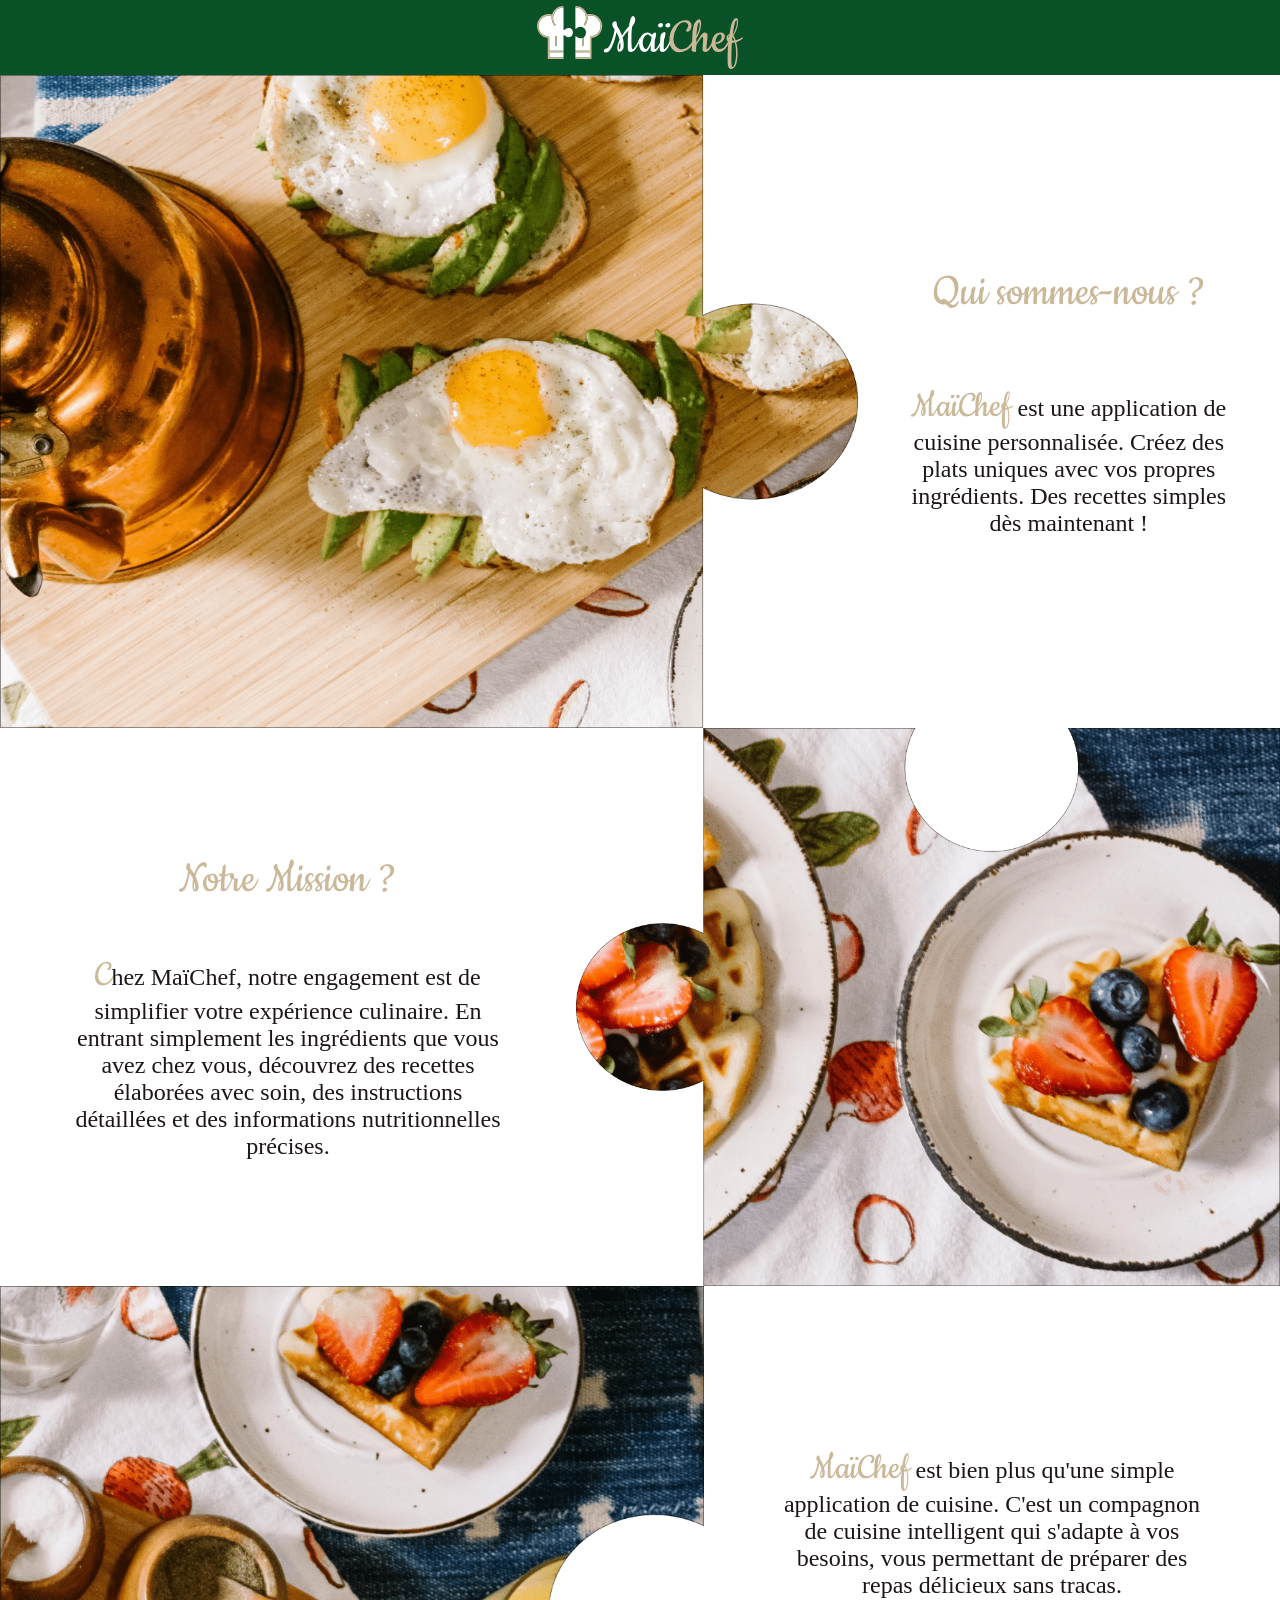
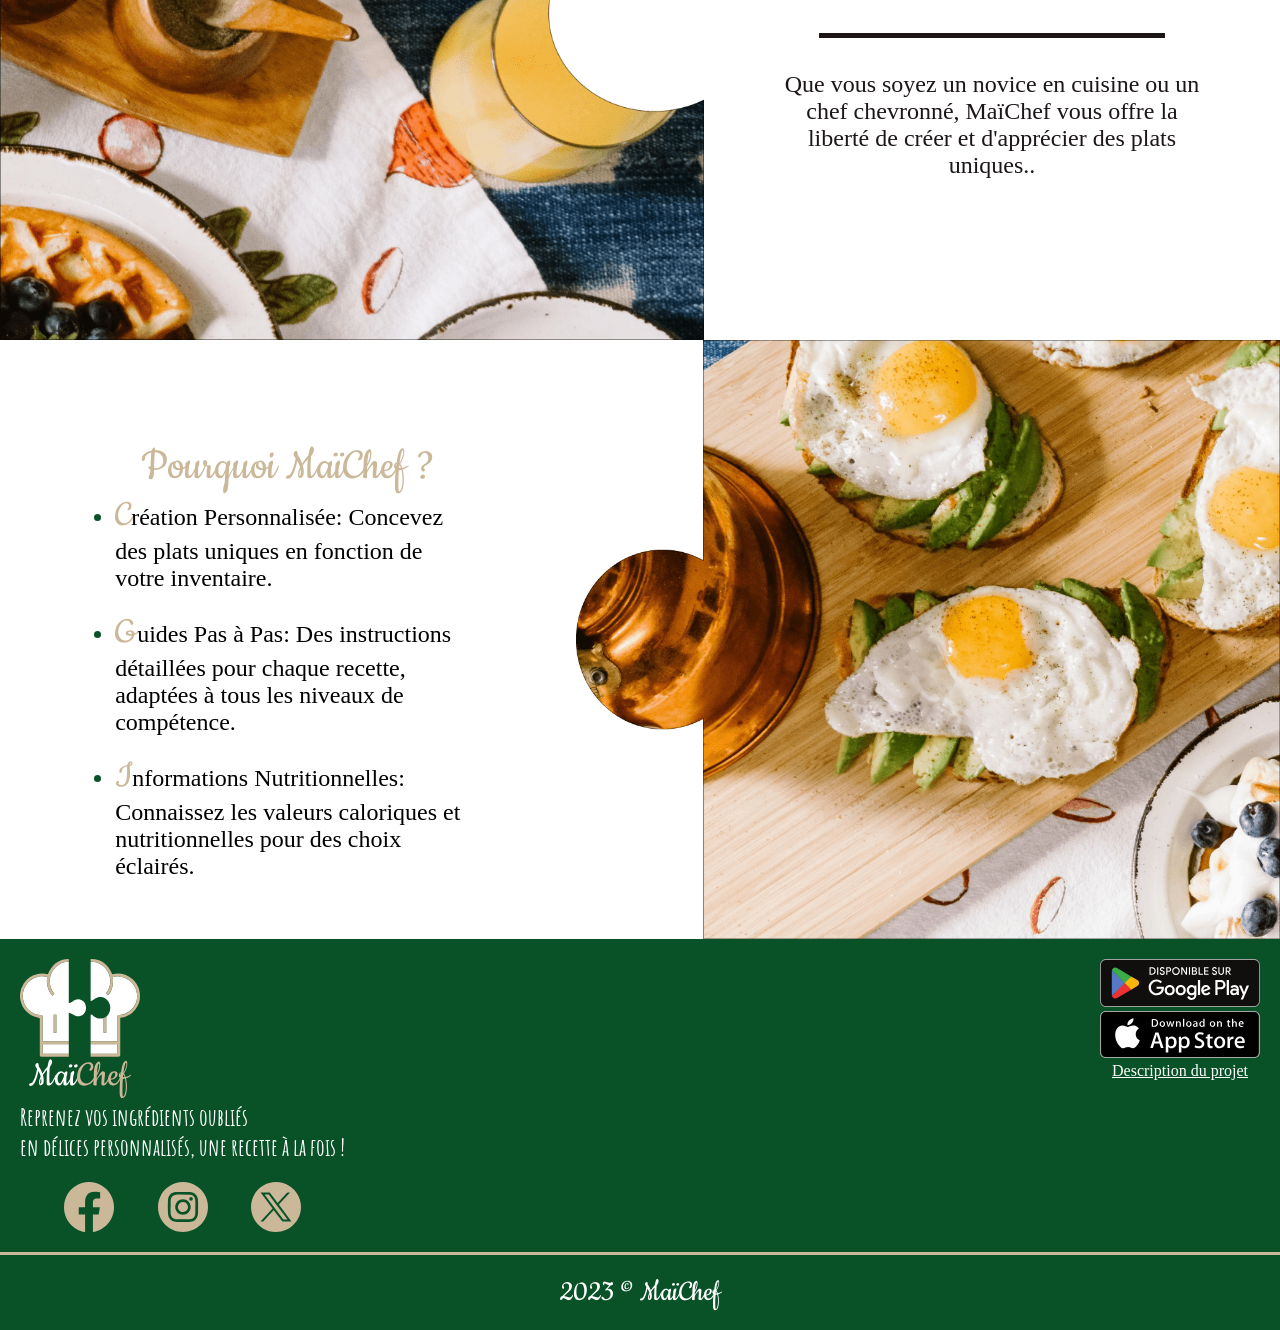
==== index.html @ a845fd9a "commit initial" ====
<!DOCTYPE html>
<html lang="fr">
<head>
    <meta charset="UTF-8">
    <meta name="viewport" content="width=device-width, initial-scale=1.0">
    <link rel="stylesheet" href="style/font.css">
    <link rel="stylesheet" href="style/style.css">
    <link rel="shortcut icon" href="img/favicon/favicon.ico" type="image/x-icon">
    <title>MaïChef</title>
</head>
<body>

<header>
    <img src="img/logo_horizontal.svg" alt="">
</header>

<section>
    <img src="img/piece1.png" alt="" class="puzzle">
    <div class="text">
        <h2> Qui sommes-nous ? </h2>
        <p>
            <span>MaïChef</span> est une application de cuisine personnalisée.
            Créez des plats uniques avec vos propres ingrédients.
            Des recettes simples dès maintenant !
        </p>
    </div>

    <hr/>
    
    <div class="text">
        <h2> Notre Mission ? </h2>
        <p>
            <span>C</span>hez MaïChef, notre engagement est de simplifier votre expérience culinaire.
            En entrant simplement les ingrédients que vous avez chez vous,
            découvrez des recettes élaborées avec soin,
            des instructions détaillées et des informations nutritionnelles précises.
        </p>
    </div>
    <img src="img/piece2.png" alt="" class="puzzle">

    <hr/>

    <img src="img/piece3.png" alt="" class="puzzle">
    <div class="text">
        <p>
            <span>MaïChef</span> est bien plus qu'une simple application de cuisine.
            C'est un compagnon de cuisine intelligent qui s'adapte à vos besoins,
            vous permettant de préparer des repas délicieux sans tracas.
        </p>
        <hr/>
        <p>
            Que vous soyez un novice en cuisine ou un chef chevronné,
            MaïChef vous offre la liberté de créer et d'apprécier des plats uniques..
        </p>
    </div>

    <hr/>

    <div class="text">
        <h2> Pourquoi MaïChef ? </h2>
        <ul>
            <li>
                <span>C</span>réation Personnalisée: Concevez des plats uniques en fonction de votre inventaire.
            </li>

            <br/>

            <li>
                <span>G</span>uides Pas à Pas: Des instructions détaillées pour chaque recette, adaptées à tous les niveaux de compétence.
            </li>

            <br/>

            <li>
                <span>I</span>nformations Nutritionnelles: Connaissez les valeurs caloriques et nutritionnelles pour des choix éclairés.
            </li>
        </ul>
    </div>
    <img src="img/piece4.png" alt="" class="puzzle">
</section>

<footer>
    <article>
        <div>
            <img src="img/logo.svg" alt="" class="logoFooter">
            <p>Reprenez vos ingrédients oubliés<br/>en délices personnalisés, une recette à la fois !</p>
            <div id="socialNet">
                <!-- Facebook -->
                <svg xmlns="http://www.w3.org/2000/svg" viewBox="0 0 500 500"><defs><style>.cls-1{fill:#cbb899;}</style></defs><g id="Calque_2" data-name="Calque 2"><g id="Calque_1-2" data-name="Calque 1"><path class="cls-1" d="M250,0C111.94,0,0,112.61,0,251.51,0,377,91.41,481.06,211,500V324.23H147.44V251.51H211V196.1c0-63.09,37.32-97.88,94.41-97.88,27.35,0,56,4.91,56,4.91V165h-31.6c-31,0-40.71,19.42-40.71,39.32v47.16h69.29l-11.08,72.72H289.05V500c119.54-18.84,211-122.9,211-248.44C500,112.61,388.06,0,250,0Z"/></g></g></svg>
                <!-- Instagram -->
                <svg xmlns="http://www.w3.org/2000/svg" viewBox="0 0 553.66 553.22"><defs><style>.cls-1{fill:#cbb899;}</style></defs><g id="Calque_2" data-name="Calque 2"><g id="Calque_1-2" data-name="Calque 1"><path class="cls-1" d="M553.66,276.69c0,152.84-124,276.56-277.12,276.53S-.1,429.34,0,276.19C.1,123.32,124.32-.08,278,0,429.7.08,553.64,124.5,553.66,276.69Zm-445.12-.59h.52c0,9-.31,18,.06,26.94.87,21.08.32,42.4,3.49,63.15,5.52,36.16,26.56,60.84,62.11,71.22a145.14,145.14,0,0,0,37.34,5.38c38.43.77,76.88.64,115.32.48a314.31,314.31,0,0,0,34.82-2.18c38.7-4.5,67.28-29.81,76.93-67.5,4.21-16.44,4.39-33.27,4.55-50q.42-44.67,0-89.33c-.13-13.62-.65-27.28-2-40.83-4-41.34-30.65-71.87-71.17-80.06-15.18-3.08-31-3.77-46.61-3.81-41.92-.11-83.86,0-125.74,1.43-25.81.92-48.47,11-65.75,31.12-14.73,17.19-20.94,37.68-22,59.71C109.24,226.53,109.13,251.33,108.54,276.1Z"/><path class="cls-1" d="M140.1,276.15c0-23.45-.26-46.9.1-70.33.21-13.44,3-26.5,10.36-38,11.28-17.77,28.61-25.21,48.72-27.05,11.09-1,22.26-1.61,33.39-1.59q56.15.1,112.3.89a95.53,95.53,0,0,1,17.81,2.06c28.38,5.77,46,24.71,49,53.56A426,426,0,0,1,413.81,239c0,35.25-.43,70.51-.9,105.76-.17,12.92-2.37,25.57-8.65,37C393,402.31,374.2,411.36,351.94,412c-40.73,1.24-81.49,1.25-122.24,1.36a258,258,0,0,1-35.81-2.21c-30.29-4.16-49.28-23.55-52.6-53.81-1.55-14.17-1.76-28.52-2.14-42.8-.34-12.8-.07-25.62-.07-38.42Zm222.31.45c.06-47.82-38.28-86-86.34-86.05-47.11,0-85.6,38.59-85.57,85.86,0,47.08,38.4,85.78,85.13,85.86C323.79,362.36,362.35,324.28,362.41,276.6Zm-16.65-89.2a20,20,0,1,0,19.66-20.24A20,20,0,0,0,345.76,187.4Z"/><path class="cls-1" d="M332.41,276.33a55.85,55.85,0,0,1-55.76,56c-31,.06-56.43-25.28-56.23-56.12a56,56,0,0,1,112,.14Z"/></g></g></svg>
                <!-- X -->
                <svg xmlns="http://www.w3.org/2000/svg" viewBox="0 0 500 500"><defs><style>.cls-1{fill:#cbb899;}</style></defs><g id="Calque_2" data-name="Calque 2"><g id="Calque_1-2" data-name="Calque 1"><path class="cls-1" d="M250.13,0C388.4.07,500.17,112.25,500,250.78,499.83,388.36,387.48,500.19,249.62,500S-.11,387.76,0,250C.11,111.82,112-.07,250.13,0ZM96.07,105.28,215.48,264.92,95.27,394.81c8.26,0,15.1-.19,21.91.08a9.94,9.94,0,0,0,8.49-3.6q48.69-52.86,97.56-105.57c1.34-1.46,2.05-3.51,3.37-5.83,3.3,4.34,5.08,6.64,6.83,9q38.22,51.13,76.38,102.3c1.94,2.61,3.87,3.75,7.22,3.74,27.43-.15,54.87-.08,82.31-.1,1.43,0,2.85-.22,5.07-.41L278.55,226.08,390.36,105.26c-8.6,0-15.66-.29-22.67.15a12,12,0,0,0-7.41,3.28c-17.84,19-35.44,38.12-53.12,57.22-13.45,14.54-26.92,29.06-40.66,43.91-1.48-1.91-2.76-3.5-4-5.14q-35.77-47.81-71.6-95.55c-1.27-1.7-3.61-3.67-5.47-3.69C156.13,105.21,126.8,105.28,96.07,105.28Z"/><path class="cls-1" d="M364.83,374.9c-14.19,0-27.09.14-40-.17-1.71,0-3.77-2.08-5-3.71Q256.6,286.68,193.49,202.23,166.4,166,139.31,129.82c-.91-1.21-1.71-2.49-2.93-4.29,1.8-.19,3.06-.43,4.32-.44,10.87,0,21.74.12,32.61-.1,3.47-.07,5.59,1.06,7.67,3.85q63.79,85.54,127.77,171l50.79,67.85C361.07,369.7,362.55,371.78,364.83,374.9Z"/></g></g></svg>
            </div>
        </div>

        <div id="storeBtn">
            <img src="img/google-play.svg" alt="">
            <img src="img/apple-store.svg" alt="">
            <a href="descriptionProj.html" class="link">Description du projet</a>
        </div>
    </article>

    <hr/>
    
    <article>
        <h3>2023 © MaïChef</h3>
    </article>
</footer>

</body>
</html>
---- style/font.css ----
@font-face {
    font-family: title;
    src: url("fonts/Cookie-Regular.ttf");
}
@font-face {
    font-family: subtitleReg;
    src: url("fonts/AmaticSC-Regular.ttf");
}
@font-face {
    font-family: subtitleBold;
    src: url("fonts/AmaticSC-Bold.ttf");
}
@font-face {
    font-family: paragraphe;
    src: url("fonts/Roboto-Regular.ttf");
}
---- style/style.css ----
:root {
    --vert: #095228;
    --beige: #CBB899;
    --blanc: #fff;
    --nuit: #1C1616;
    --marron: #2D2A24;
}

* {
    padding: 0;
    margin: 0;
    box-sizing: border-box;
}

/* HEADER */

header {
    width: 100%;
    height: 75px;
    background: var(--vert);
    display: flex;
    justify-content: space-around;
    align-items: center;
}
header a {
    height: 100%;
}
header img {
    height: 84%;
}

/* SECTION */
.text {
    width: 45%;
}
.puzzle {
    width: 55%;
}
.titlepres{
    width:100%;
}
.hrDescFirst{
    display: block;
    width: 85%;
    height: 3px;
    border-radius: 50%;
    border: none;
    background: var(--beige);
}
.hrDesc, .hrDescFirst{
    margin: 20px 0;
}
.pres {
    width: 100%;
    text-align:center;
}
.flex {
    display: flex;
    justify-content: space-around;
    flex-wrap: wrap;
    flex-direction: row;
}
#un, #deux{
    width:50%
}
.start {
    align-self:flex-start;
}
.cg {
    width: 45%;
}
.maquette.large {
    max-width: 75%;
}
.maquette.etroite {
    max-width: 75%;
}
.center{
    text-align:center;
}
ul.noMarker{
    list-style: none;
}
.text:first-of-type {
    width: 33%;
}
.puzzle:first-of-type {
    width: 67%;
}
div.text {
    display: flex;
    flex-direction: column;
    justify-content: space-evenly;
    align-items: center;
    height: 400px;
}
section .text hr {
    width: 60%;
    height: 5px;
    background-color: var(--nuit);
    border: none;
}
section {
    display: flex;
    flex-wrap: wrap;
    justify-content: center;
    align-items: center;
}
section > hr:not(.hrDescFirst){
    display: none;
}
section h2 {
    font-size: 3rem;
    font-family: title;
    color: var(--beige);
    font-weight: 100;
    text-align: center;
}
section p {
    font-family: paragraphe;
    font-size: 1.5rem;
    color: var(--nuit);
    width: 75%;
    text-align: center;
}
section span {
    font-family: title;
    color: var(--beige);
    font-size: 2.5rem;
}
section ul {
    width: 60%;
}
section li {
    font-family: paragraphe;
    font-size: 1.5rem;
}
section li::marker{
    color: var(--vert);
}

/* FOOTER */
footer {
    background: var(--vert);
    color: var(--blanc);
}
footer article {
    display: flex;
    justify-content: space-between;
    padding: 20px;
}
footer article:last-of-type {
    justify-content: center;
}
footer article h3 {
    font-family: title;
    font-size: 2rem;
    font-weight: 100;
    text-align: center;
}
footer p {
    font-family: subtitleBold;
    font-size: 1.5rem;
}
footer hr {
    width: 100%;
    background: var(--beige);
    border: none;
    height: 3px;
}
.logoFooter {
    width: 120px;
}
#socialNet {
    display: flex;
    justify-content: space-evenly;
    margin-top: 20px;
}
#socialNet * {
    cursor: pointer;
    width: 50px;
    transition: fill 0.2s;
}
#socialNet > *:hover .cls-1 {
    fill: var(--blanc);
}
#storeBtn {
    text-align:center;
    width: 160px;
}
#storeBtn * {
    width: 100%;
    cursor: pointer;
}

.link{
    color: var(--white);
    font-family: paragraphe;
    text-align:center;
}

@media all and (max-width: 1200px) {
    body p, ul li {
        font-size: 1rem;
    }
    body span {
        font-size: 1.75rem;
    }
    section h2 {
        font-size: 2rem;
    }
}

@media all and (max-width: 775px) {
    .hrDescFirst{
        margin: 0 0 20px 0;
    }
    .puzzle {
        display: none;
    }
    .text, .text ul, .text:first-of-type {
        width: 100%;
    }
    div.text {
        height: 400px;
    }
    .text:last-of-type {
        width: 70%;
    }
    section h2 {
        font-size: 2.5rem;
    }
    section hr {
        display: block !important;
        width: 85%;
        height: 3px;
        border-radius: 50%;
        border: none;
        background: var(--beige);
    }
}
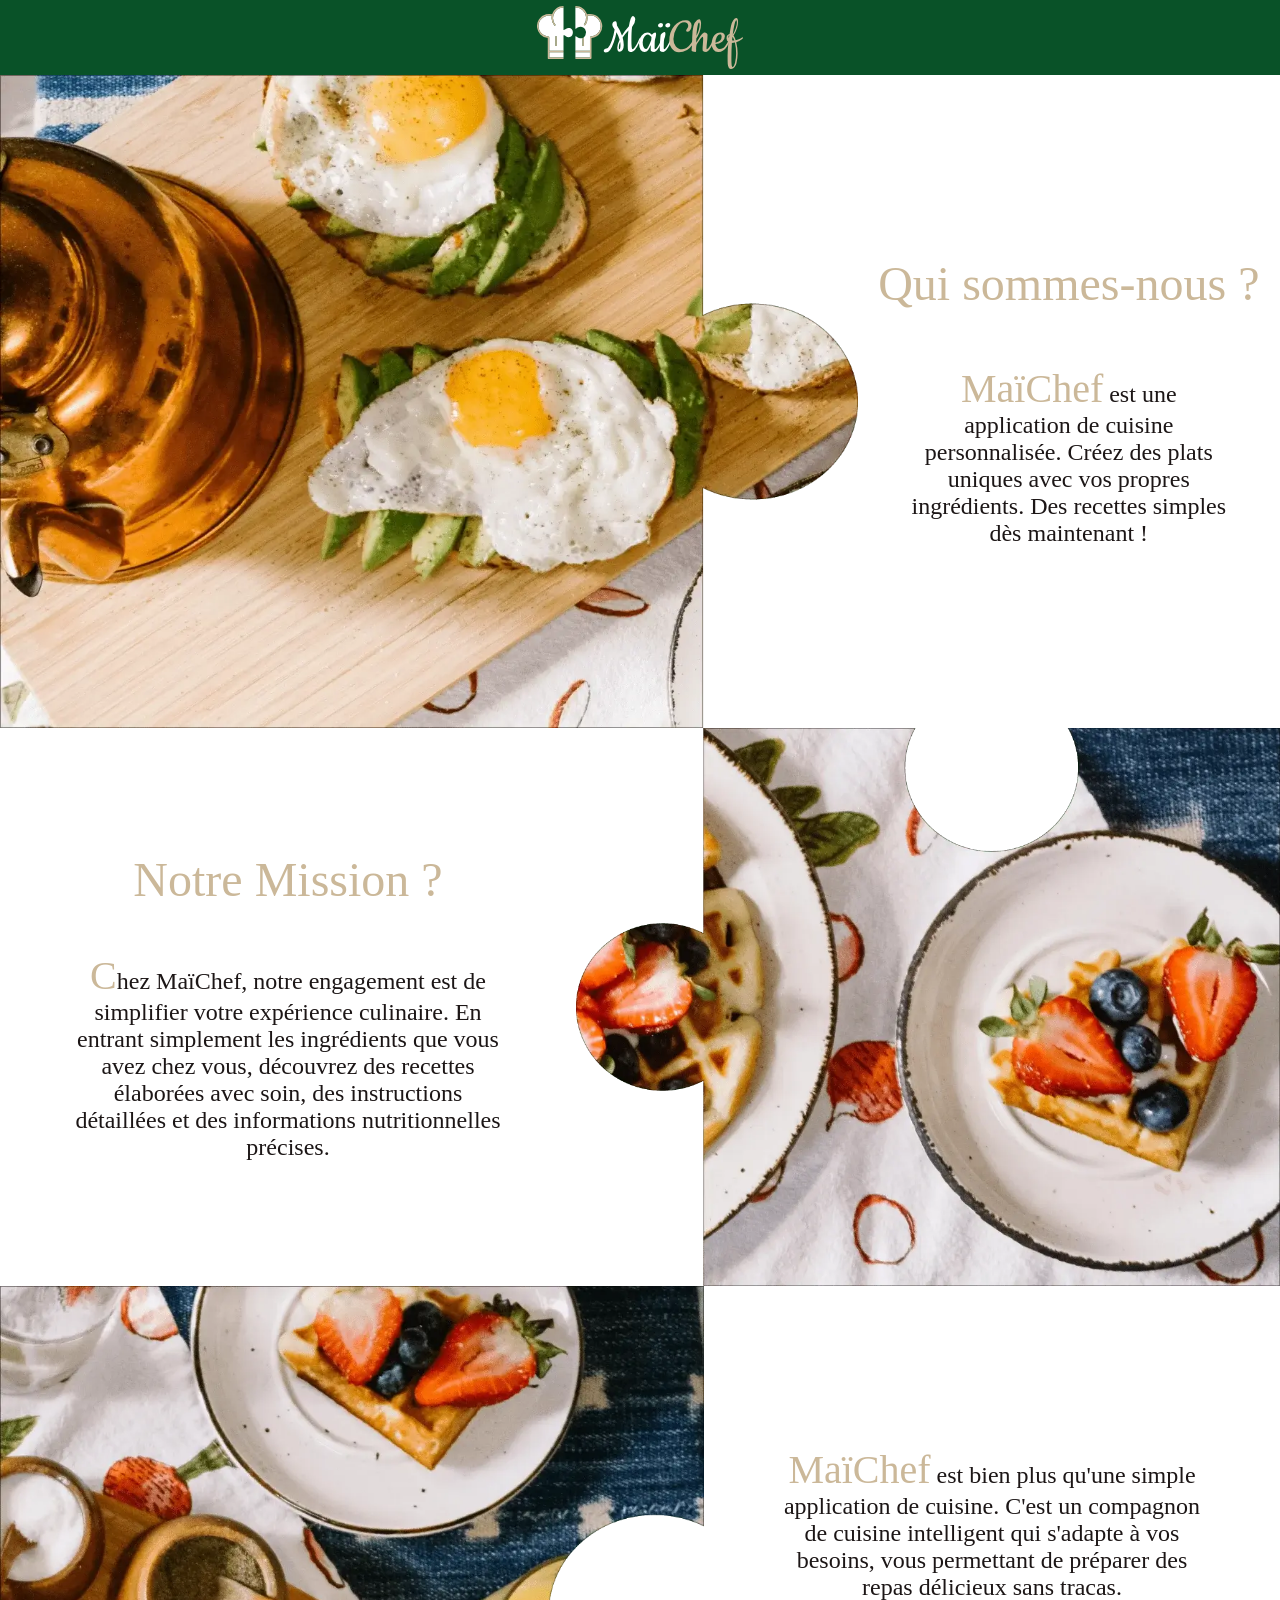
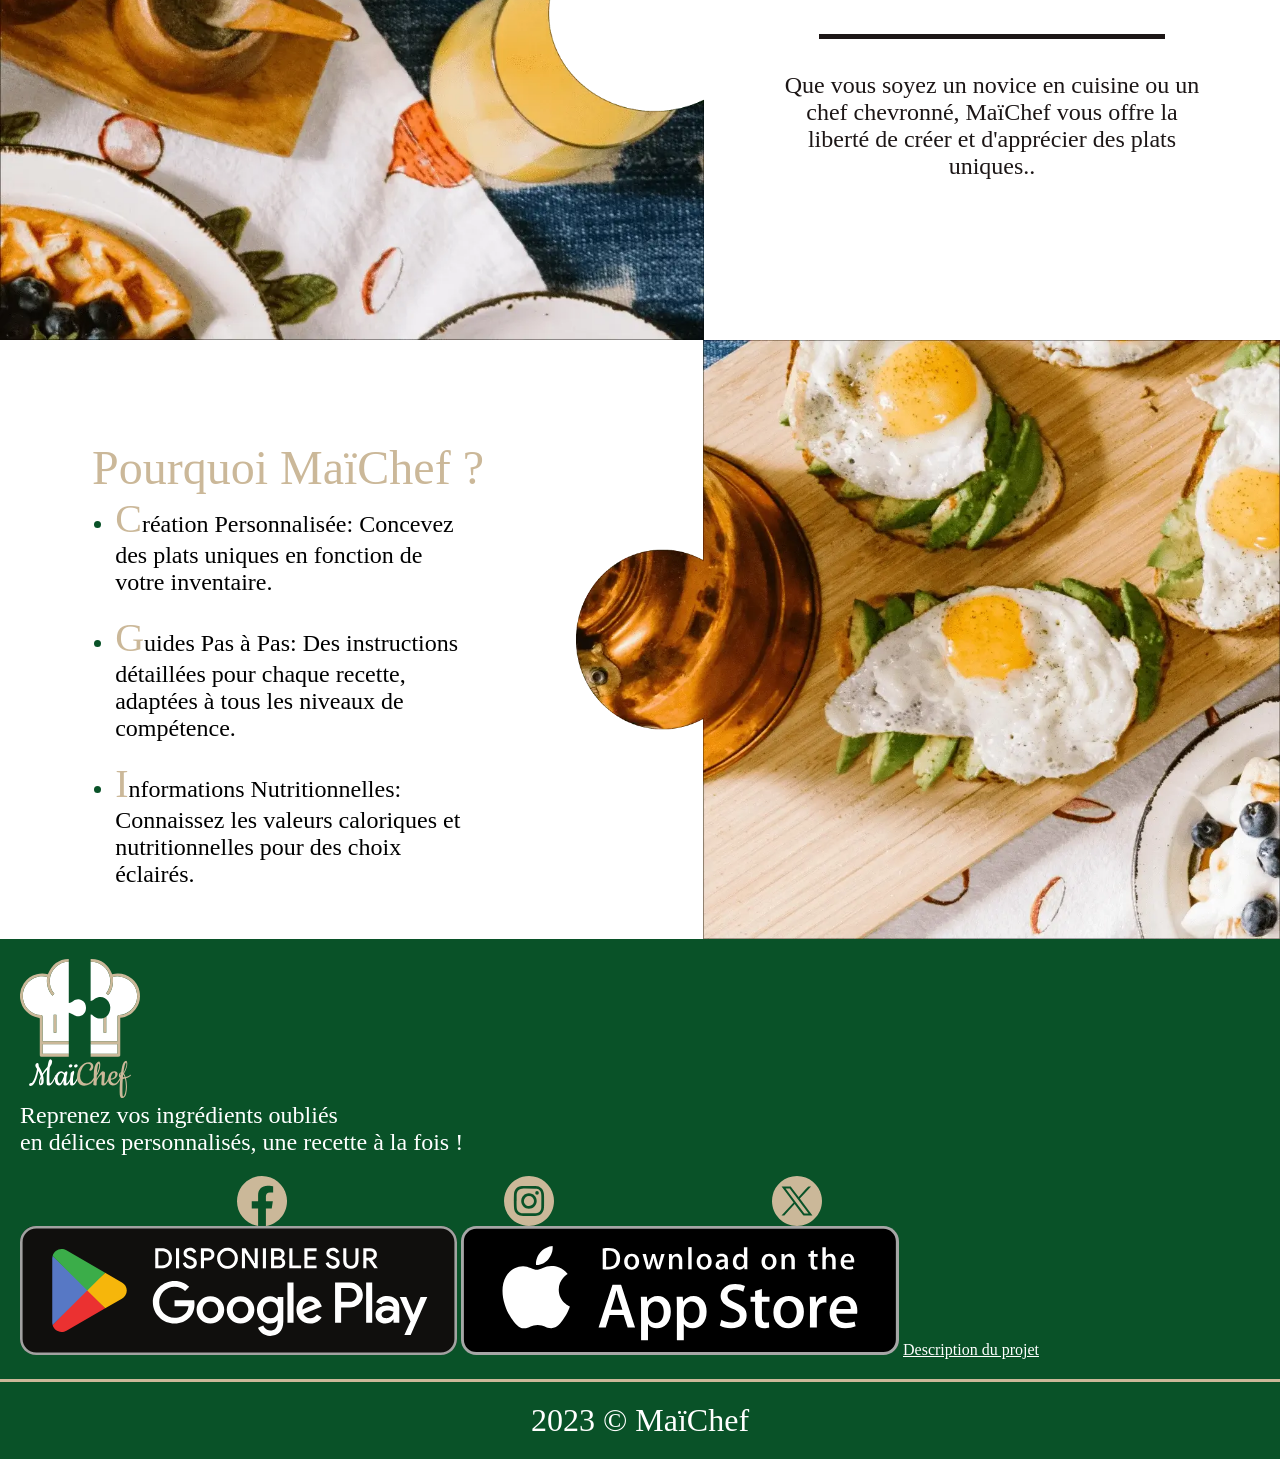
==== commit eb4e5b76: "Rework files size" ====
--- a/index.html
+++ b/index.html
@@ -15,7 +15,7 @@
 </header>
 
 <section>
-    <img src="img/piece1.png" alt="" class="puzzle">
+    <img src="img/piece1.webp" alt="" class="puzzle">
     <div class="text">
         <h2> Qui sommes-nous ? </h2>
         <p>
@@ -36,11 +36,11 @@
             des instructions détaillées et des informations nutritionnelles précises.
         </p>
     </div>
-    <img src="img/piece2.png" alt="" class="puzzle">
+    <img src="img/piece2.webp" alt="" class="puzzle">
 
     <hr/>
 
-    <img src="img/piece3.png" alt="" class="puzzle">
+    <img src="img/piece3.webp" alt="" class="puzzle">
     <div class="text">
         <p>
             <span>MaïChef</span> est bien plus qu'une simple application de cuisine.
@@ -76,7 +76,7 @@
             </li>
         </ul>
     </div>
-    <img src="img/piece4.png" alt="" class="puzzle">
+    <img src="img/piece4.webp" alt="" class="puzzle">
 </section>
 
 <footer>
@@ -92,10 +92,7 @@
                 <!-- X -->
                 <svg xmlns="http://www.w3.org/2000/svg" viewBox="0 0 500 500"><defs><style>.cls-1{fill:#cbb899;}</style></defs><g id="Calque_2" data-name="Calque 2"><g id="Calque_1-2" data-name="Calque 1"><path class="cls-1" d="M250.13,0C388.4.07,500.17,112.25,500,250.78,499.83,388.36,387.48,500.19,249.62,500S-.11,387.76,0,250C.11,111.82,112-.07,250.13,0ZM96.07,105.28,215.48,264.92,95.27,394.81c8.26,0,15.1-.19,21.91.08a9.94,9.94,0,0,0,8.49-3.6q48.69-52.86,97.56-105.57c1.34-1.46,2.05-3.51,3.37-5.83,3.3,4.34,5.08,6.64,6.83,9q38.22,51.13,76.38,102.3c1.94,2.61,3.87,3.75,7.22,3.74,27.43-.15,54.87-.08,82.31-.1,1.43,0,2.85-.22,5.07-.41L278.55,226.08,390.36,105.26c-8.6,0-15.66-.29-22.67.15a12,12,0,0,0-7.41,3.28c-17.84,19-35.44,38.12-53.12,57.22-13.45,14.54-26.92,29.06-40.66,43.91-1.48-1.91-2.76-3.5-4-5.14q-35.77-47.81-71.6-95.55c-1.27-1.7-3.61-3.67-5.47-3.69C156.13,105.21,126.8,105.28,96.07,105.28Z"/><path class="cls-1" d="M364.83,374.9c-14.19,0-27.09.14-40-.17-1.71,0-3.77-2.08-5-3.71Q256.6,286.68,193.49,202.23,166.4,166,139.31,129.82c-.91-1.21-1.71-2.49-2.93-4.29,1.8-.19,3.06-.43,4.32-.44,10.87,0,21.74.12,32.61-.1,3.47-.07,5.59,1.06,7.67,3.85q63.79,85.54,127.77,171l50.79,67.85C361.07,369.7,362.55,371.78,364.83,374.9Z"/></g></g></svg>
             </div>
-        </div>
-
-        <div id="storeBtn">
-            <img src="img/google-play.svg" alt="">
+			<img src="img/google-play.svg" alt="">
             <img src="img/apple-store.svg" alt="">
             <a href="descriptionProj.html" class="link">Description du projet</a>
         </div>
--- a/style/font.css
+++ b/style/font.css
@@ -1,16 +1,16 @@
 @font-face {
     font-family: title;
-    src: url("fonts/Cookie-Regular.ttf");
+    src: url("../files/fonts/Cookie-Regular.ttf");
 }
 @font-face {
     font-family: subtitleReg;
-    src: url("fonts/AmaticSC-Regular.ttf");
+    src: url("../files/fonts/AmaticSC-Regular.ttf");
 }
 @font-face {
     font-family: subtitleBold;
-    src: url("fonts/AmaticSC-Bold.ttf");
+    src: url("../files/fonts/AmaticSC-Bold.ttf");
 }
 @font-face {
     font-family: paragraphe;
-    src: url("fonts/Roboto-Regular.ttf");
+    src: url("../files/fonts/Roboto-Regular.ttf");
 }
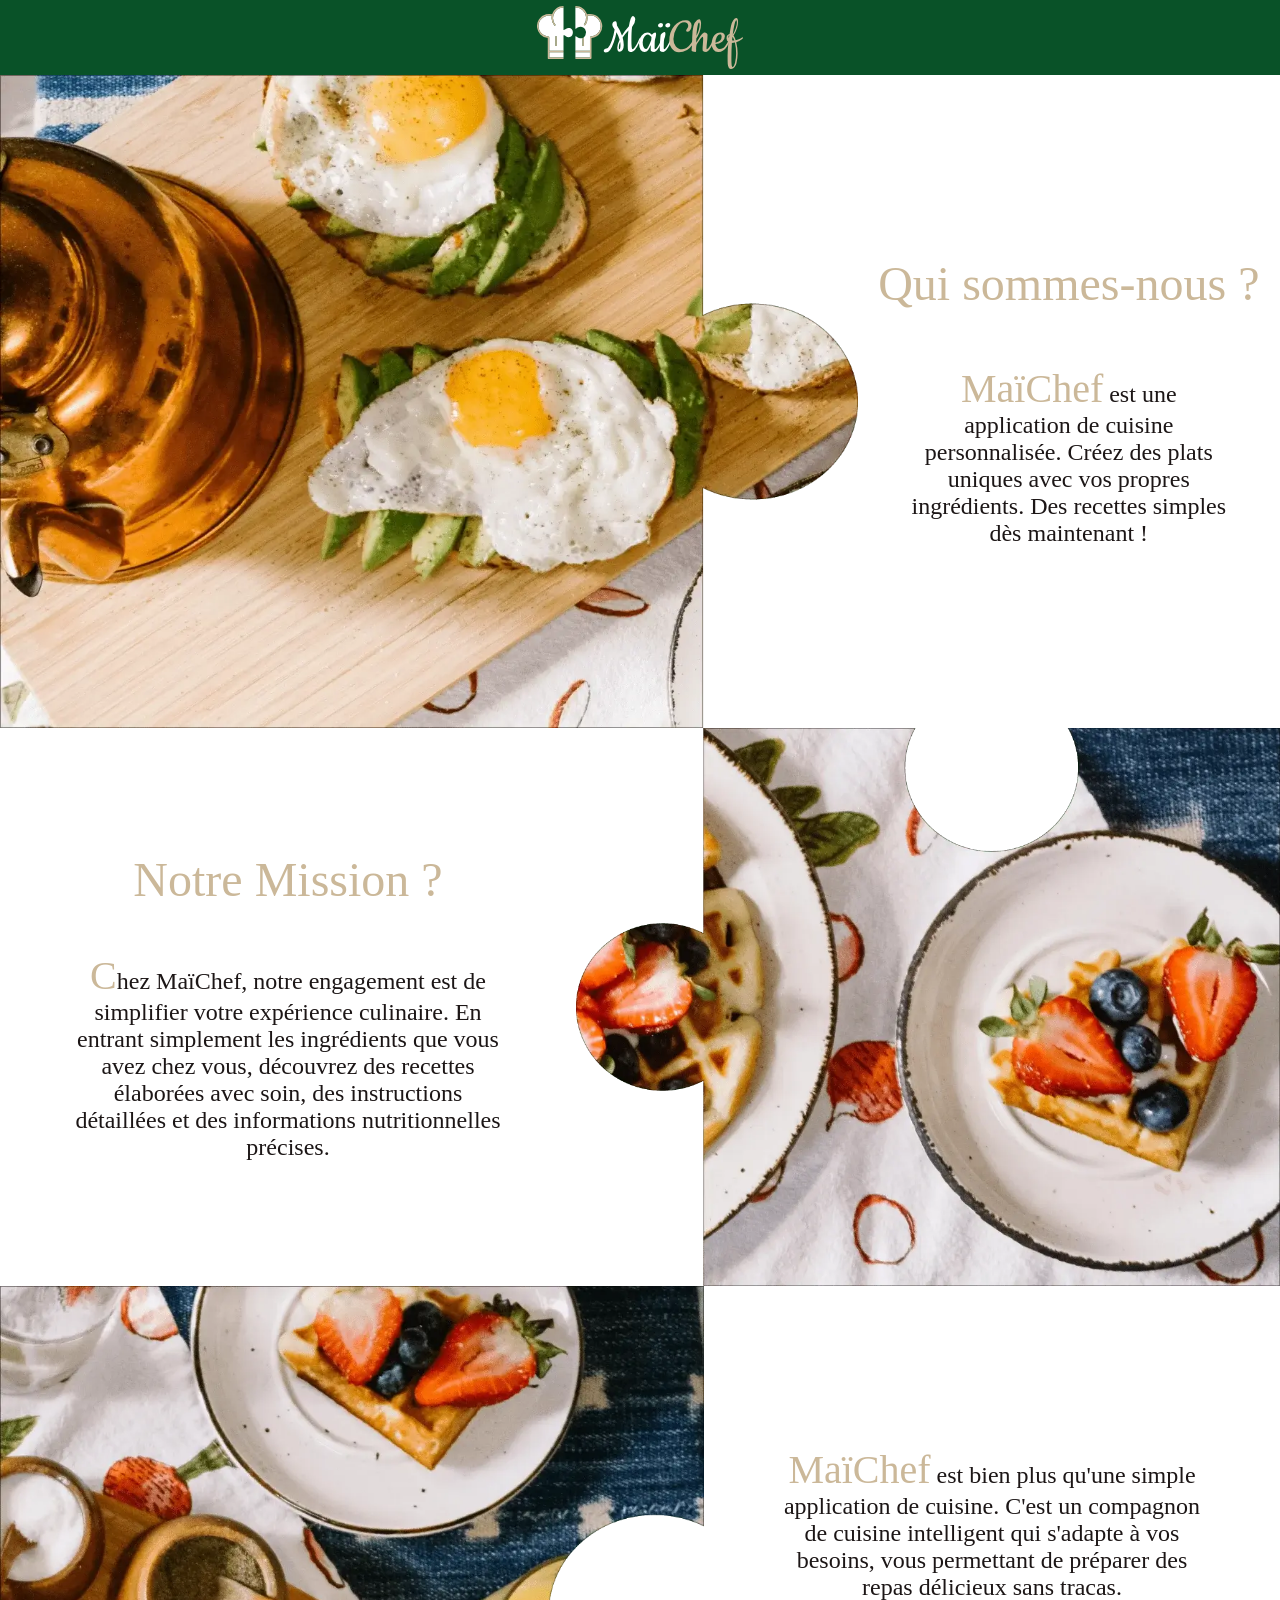
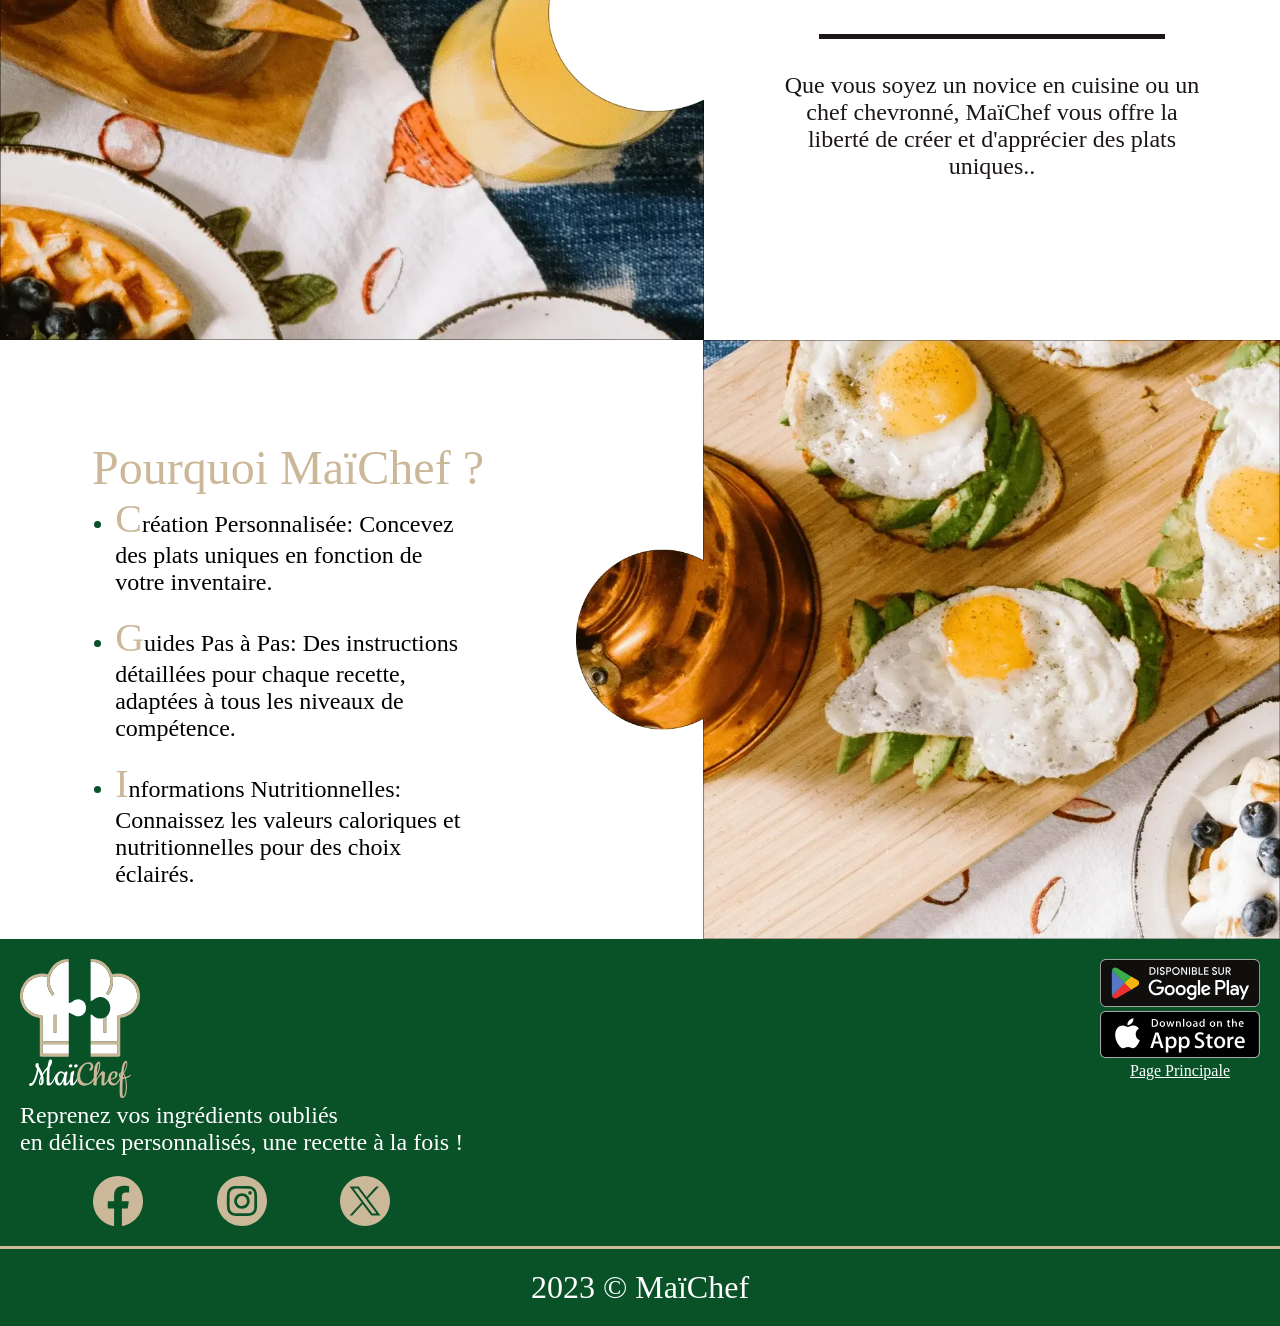
==== commit 51196bd2: ":)" ====
--- a/index.html
+++ b/index.html
@@ -1,109 +1,112 @@
-<!DOCTYPE html>
-<html lang="fr">
-<head>
-    <meta charset="UTF-8">
-    <meta name="viewport" content="width=device-width, initial-scale=1.0">
-    <link rel="stylesheet" href="style/font.css">
-    <link rel="stylesheet" href="style/style.css">
-    <link rel="shortcut icon" href="img/favicon/favicon.ico" type="image/x-icon">
-    <title>MaïChef</title>
-</head>
-<body>
-
-<header>
-    <img src="img/logo_horizontal.svg" alt="">
-</header>
-
-<section>
-    <img src="img/piece1.webp" alt="" class="puzzle">
-    <div class="text">
-        <h2> Qui sommes-nous ? </h2>
-        <p>
-            <span>MaïChef</span> est une application de cuisine personnalisée.
-            Créez des plats uniques avec vos propres ingrédients.
-            Des recettes simples dès maintenant !
-        </p>
-    </div>
-
-    <hr/>
-    
-    <div class="text">
-        <h2> Notre Mission ? </h2>
-        <p>
-            <span>C</span>hez MaïChef, notre engagement est de simplifier votre expérience culinaire.
-            En entrant simplement les ingrédients que vous avez chez vous,
-            découvrez des recettes élaborées avec soin,
-            des instructions détaillées et des informations nutritionnelles précises.
-        </p>
-    </div>
-    <img src="img/piece2.webp" alt="" class="puzzle">
-
-    <hr/>
-
-    <img src="img/piece3.webp" alt="" class="puzzle">
-    <div class="text">
-        <p>
-            <span>MaïChef</span> est bien plus qu'une simple application de cuisine.
-            C'est un compagnon de cuisine intelligent qui s'adapte à vos besoins,
-            vous permettant de préparer des repas délicieux sans tracas.
-        </p>
-        <hr/>
-        <p>
-            Que vous soyez un novice en cuisine ou un chef chevronné,
-            MaïChef vous offre la liberté de créer et d'apprécier des plats uniques..
-        </p>
-    </div>
-
-    <hr/>
-
-    <div class="text">
-        <h2> Pourquoi MaïChef ? </h2>
-        <ul>
-            <li>
-                <span>C</span>réation Personnalisée: Concevez des plats uniques en fonction de votre inventaire.
-            </li>
-
-            <br/>
-
-            <li>
-                <span>G</span>uides Pas à Pas: Des instructions détaillées pour chaque recette, adaptées à tous les niveaux de compétence.
-            </li>
-
-            <br/>
-
-            <li>
-                <span>I</span>nformations Nutritionnelles: Connaissez les valeurs caloriques et nutritionnelles pour des choix éclairés.
-            </li>
-        </ul>
-    </div>
-    <img src="img/piece4.webp" alt="" class="puzzle">
-</section>
-
-<footer>
-    <article>
-        <div>
-            <img src="img/logo.svg" alt="" class="logoFooter">
-            <p>Reprenez vos ingrédients oubliés<br/>en délices personnalisés, une recette à la fois !</p>
-            <div id="socialNet">
-                <!-- Facebook -->
-                <svg xmlns="http://www.w3.org/2000/svg" viewBox="0 0 500 500"><defs><style>.cls-1{fill:#cbb899;}</style></defs><g id="Calque_2" data-name="Calque 2"><g id="Calque_1-2" data-name="Calque 1"><path class="cls-1" d="M250,0C111.94,0,0,112.61,0,251.51,0,377,91.41,481.06,211,500V324.23H147.44V251.51H211V196.1c0-63.09,37.32-97.88,94.41-97.88,27.35,0,56,4.91,56,4.91V165h-31.6c-31,0-40.71,19.42-40.71,39.32v47.16h69.29l-11.08,72.72H289.05V500c119.54-18.84,211-122.9,211-248.44C500,112.61,388.06,0,250,0Z"/></g></g></svg>
-                <!-- Instagram -->
-                <svg xmlns="http://www.w3.org/2000/svg" viewBox="0 0 553.66 553.22"><defs><style>.cls-1{fill:#cbb899;}</style></defs><g id="Calque_2" data-name="Calque 2"><g id="Calque_1-2" data-name="Calque 1"><path class="cls-1" d="M553.66,276.69c0,152.84-124,276.56-277.12,276.53S-.1,429.34,0,276.19C.1,123.32,124.32-.08,278,0,429.7.08,553.64,124.5,553.66,276.69Zm-445.12-.59h.52c0,9-.31,18,.06,26.94.87,21.08.32,42.4,3.49,63.15,5.52,36.16,26.56,60.84,62.11,71.22a145.14,145.14,0,0,0,37.34,5.38c38.43.77,76.88.64,115.32.48a314.31,314.31,0,0,0,34.82-2.18c38.7-4.5,67.28-29.81,76.93-67.5,4.21-16.44,4.39-33.27,4.55-50q.42-44.67,0-89.33c-.13-13.62-.65-27.28-2-40.83-4-41.34-30.65-71.87-71.17-80.06-15.18-3.08-31-3.77-46.61-3.81-41.92-.11-83.86,0-125.74,1.43-25.81.92-48.47,11-65.75,31.12-14.73,17.19-20.94,37.68-22,59.71C109.24,226.53,109.13,251.33,108.54,276.1Z"/><path class="cls-1" d="M140.1,276.15c0-23.45-.26-46.9.1-70.33.21-13.44,3-26.5,10.36-38,11.28-17.77,28.61-25.21,48.72-27.05,11.09-1,22.26-1.61,33.39-1.59q56.15.1,112.3.89a95.53,95.53,0,0,1,17.81,2.06c28.38,5.77,46,24.71,49,53.56A426,426,0,0,1,413.81,239c0,35.25-.43,70.51-.9,105.76-.17,12.92-2.37,25.57-8.65,37C393,402.31,374.2,411.36,351.94,412c-40.73,1.24-81.49,1.25-122.24,1.36a258,258,0,0,1-35.81-2.21c-30.29-4.16-49.28-23.55-52.6-53.81-1.55-14.17-1.76-28.52-2.14-42.8-.34-12.8-.07-25.62-.07-38.42Zm222.31.45c.06-47.82-38.28-86-86.34-86.05-47.11,0-85.6,38.59-85.57,85.86,0,47.08,38.4,85.78,85.13,85.86C323.79,362.36,362.35,324.28,362.41,276.6Zm-16.65-89.2a20,20,0,1,0,19.66-20.24A20,20,0,0,0,345.76,187.4Z"/><path class="cls-1" d="M332.41,276.33a55.85,55.85,0,0,1-55.76,56c-31,.06-56.43-25.28-56.23-56.12a56,56,0,0,1,112,.14Z"/></g></g></svg>
-                <!-- X -->
-                <svg xmlns="http://www.w3.org/2000/svg" viewBox="0 0 500 500"><defs><style>.cls-1{fill:#cbb899;}</style></defs><g id="Calque_2" data-name="Calque 2"><g id="Calque_1-2" data-name="Calque 1"><path class="cls-1" d="M250.13,0C388.4.07,500.17,112.25,500,250.78,499.83,388.36,387.48,500.19,249.62,500S-.11,387.76,0,250C.11,111.82,112-.07,250.13,0ZM96.07,105.28,215.48,264.92,95.27,394.81c8.26,0,15.1-.19,21.91.08a9.94,9.94,0,0,0,8.49-3.6q48.69-52.86,97.56-105.57c1.34-1.46,2.05-3.51,3.37-5.83,3.3,4.34,5.08,6.64,6.83,9q38.22,51.13,76.38,102.3c1.94,2.61,3.87,3.75,7.22,3.74,27.43-.15,54.87-.08,82.31-.1,1.43,0,2.85-.22,5.07-.41L278.55,226.08,390.36,105.26c-8.6,0-15.66-.29-22.67.15a12,12,0,0,0-7.41,3.28c-17.84,19-35.44,38.12-53.12,57.22-13.45,14.54-26.92,29.06-40.66,43.91-1.48-1.91-2.76-3.5-4-5.14q-35.77-47.81-71.6-95.55c-1.27-1.7-3.61-3.67-5.47-3.69C156.13,105.21,126.8,105.28,96.07,105.28Z"/><path class="cls-1" d="M364.83,374.9c-14.19,0-27.09.14-40-.17-1.71,0-3.77-2.08-5-3.71Q256.6,286.68,193.49,202.23,166.4,166,139.31,129.82c-.91-1.21-1.71-2.49-2.93-4.29,1.8-.19,3.06-.43,4.32-.44,10.87,0,21.74.12,32.61-.1,3.47-.07,5.59,1.06,7.67,3.85q63.79,85.54,127.77,171l50.79,67.85C361.07,369.7,362.55,371.78,364.83,374.9Z"/></g></g></svg>
-            </div>
-			<img src="img/google-play.svg" alt="">
-            <img src="img/apple-store.svg" alt="">
-            <a href="descriptionProj.html" class="link">Description du projet</a>
-        </div>
-    </article>
-
-    <hr/>
-    
-    <article>
-        <h3>2023 © MaïChef</h3>
-    </article>
-</footer>
-
-</body>
+<!DOCTYPE html>
+<html lang="fr">
+<head>
+    <meta charset="UTF-8">
+    <meta name="viewport" content="width=device-width, initial-scale=1.0">
+    <link rel="stylesheet" href="style/font.css">
+    <link rel="stylesheet" href="style/style.css">
+    <link rel="shortcut icon" href="img/favicon/favicon.ico" type="image/x-icon">
+    <title>MaïChef</title>
+</head>
+<body>
+
+<header>
+    <img src="img/logo_horizontal.svg" alt="">
+</header>
+
+<section>
+    <img src="img/piece1.webp" alt="" class="puzzle">
+    <div class="text">
+        <h2> Qui sommes-nous ? </h2>
+        <p>
+            <span>MaïChef</span> est une application de cuisine personnalisée.
+            Créez des plats uniques avec vos propres ingrédients.
+            Des recettes simples dès maintenant !
+        </p>
+    </div>
+
+    <hr/>
+    
+    <div class="text">
+        <h2> Notre Mission ? </h2>
+        <p>
+            <span>C</span>hez MaïChef, notre engagement est de simplifier votre expérience culinaire.
+            En entrant simplement les ingrédients que vous avez chez vous,
+            découvrez des recettes élaborées avec soin,
+            des instructions détaillées et des informations nutritionnelles précises.
+        </p>
+    </div>
+    <img src="img/piece2.webp" alt="" class="puzzle">
+
+    <hr/>
+
+    <img src="img/piece3.webp" alt="" class="puzzle">
+    <div class="text">
+        <p>
+            <span>MaïChef</span> est bien plus qu'une simple application de cuisine.
+            C'est un compagnon de cuisine intelligent qui s'adapte à vos besoins,
+            vous permettant de préparer des repas délicieux sans tracas.
+        </p>
+        <hr/>
+        <p>
+            Que vous soyez un novice en cuisine ou un chef chevronné,
+            MaïChef vous offre la liberté de créer et d'apprécier des plats uniques..
+        </p>
+    </div>
+
+    <hr/>
+
+    <div class="text">
+        <h2> Pourquoi MaïChef ? </h2>
+        <ul>
+            <li>
+                <span>C</span>réation Personnalisée: Concevez des plats uniques en fonction de votre inventaire.
+            </li>
+
+            <br/>
+
+            <li>
+                <span>G</span>uides Pas à Pas: Des instructions détaillées pour chaque recette, adaptées à tous les niveaux de compétence.
+            </li>
+
+            <br/>
+
+            <li>
+                <span>I</span>nformations Nutritionnelles: Connaissez les valeurs caloriques et nutritionnelles pour des choix éclairés.
+            </li>
+        </ul>
+    </div>
+    <img src="img/piece4.webp" alt="" class="puzzle">
+</section>
+
+<footer>
+    <article>
+        <div>
+            <img src="img/logo.svg" alt="" class="logoFooter">
+            <p>Reprenez vos ingrédients oubliés<br/>en délices personnalisés, une recette à la fois !</p>
+            <div id="socialNet">
+                <!-- Facebook -->
+                <svg xmlns="http://www.w3.org/2000/svg" viewBox="0 0 500 500"><defs><style>.cls-1{fill:#cbb899;}</style></defs><g id="Calque_2" data-name="Calque 2"><g id="Calque_1-2" data-name="Calque 1"><path class="cls-1" d="M250,0C111.94,0,0,112.61,0,251.51,0,377,91.41,481.06,211,500V324.23H147.44V251.51H211V196.1c0-63.09,37.32-97.88,94.41-97.88,27.35,0,56,4.91,56,4.91V165h-31.6c-31,0-40.71,19.42-40.71,39.32v47.16h69.29l-11.08,72.72H289.05V500c119.54-18.84,211-122.9,211-248.44C500,112.61,388.06,0,250,0Z"/></g></g></svg>
+                <!-- Instagram -->
+                <svg xmlns="http://www.w3.org/2000/svg" viewBox="0 0 553.66 553.22"><defs><style>.cls-1{fill:#cbb899;}</style></defs><g id="Calque_2" data-name="Calque 2"><g id="Calque_1-2" data-name="Calque 1"><path class="cls-1" d="M553.66,276.69c0,152.84-124,276.56-277.12,276.53S-.1,429.34,0,276.19C.1,123.32,124.32-.08,278,0,429.7.08,553.64,124.5,553.66,276.69Zm-445.12-.59h.52c0,9-.31,18,.06,26.94.87,21.08.32,42.4,3.49,63.15,5.52,36.16,26.56,60.84,62.11,71.22a145.14,145.14,0,0,0,37.34,5.38c38.43.77,76.88.64,115.32.48a314.31,314.31,0,0,0,34.82-2.18c38.7-4.5,67.28-29.81,76.93-67.5,4.21-16.44,4.39-33.27,4.55-50q.42-44.67,0-89.33c-.13-13.62-.65-27.28-2-40.83-4-41.34-30.65-71.87-71.17-80.06-15.18-3.08-31-3.77-46.61-3.81-41.92-.11-83.86,0-125.74,1.43-25.81.92-48.47,11-65.75,31.12-14.73,17.19-20.94,37.68-22,59.71C109.24,226.53,109.13,251.33,108.54,276.1Z"/><path class="cls-1" d="M140.1,276.15c0-23.45-.26-46.9.1-70.33.21-13.44,3-26.5,10.36-38,11.28-17.77,28.61-25.21,48.72-27.05,11.09-1,22.26-1.61,33.39-1.59q56.15.1,112.3.89a95.53,95.53,0,0,1,17.81,2.06c28.38,5.77,46,24.71,49,53.56A426,426,0,0,1,413.81,239c0,35.25-.43,70.51-.9,105.76-.17,12.92-2.37,25.57-8.65,37C393,402.31,374.2,411.36,351.94,412c-40.73,1.24-81.49,1.25-122.24,1.36a258,258,0,0,1-35.81-2.21c-30.29-4.16-49.28-23.55-52.6-53.81-1.55-14.17-1.76-28.52-2.14-42.8-.34-12.8-.07-25.62-.07-38.42Zm222.31.45c.06-47.82-38.28-86-86.34-86.05-47.11,0-85.6,38.59-85.57,85.86,0,47.08,38.4,85.78,85.13,85.86C323.79,362.36,362.35,324.28,362.41,276.6Zm-16.65-89.2a20,20,0,1,0,19.66-20.24A20,20,0,0,0,345.76,187.4Z"/><path class="cls-1" d="M332.41,276.33a55.85,55.85,0,0,1-55.76,56c-31,.06-56.43-25.28-56.23-56.12a56,56,0,0,1,112,.14Z"/></g></g></svg>
+                <!-- X -->
+                <svg xmlns="http://www.w3.org/2000/svg" viewBox="0 0 500 500"><defs><style>.cls-1{fill:#cbb899;}</style></defs><g id="Calque_2" data-name="Calque 2"><g id="Calque_1-2" data-name="Calque 1"><path class="cls-1" d="M250.13,0C388.4.07,500.17,112.25,500,250.78,499.83,388.36,387.48,500.19,249.62,500S-.11,387.76,0,250C.11,111.82,112-.07,250.13,0ZM96.07,105.28,215.48,264.92,95.27,394.81c8.26,0,15.1-.19,21.91.08a9.94,9.94,0,0,0,8.49-3.6q48.69-52.86,97.56-105.57c1.34-1.46,2.05-3.51,3.37-5.83,3.3,4.34,5.08,6.64,6.83,9q38.22,51.13,76.38,102.3c1.94,2.61,3.87,3.75,7.22,3.74,27.43-.15,54.87-.08,82.31-.1,1.43,0,2.85-.22,5.07-.41L278.55,226.08,390.36,105.26c-8.6,0-15.66-.29-22.67.15a12,12,0,0,0-7.41,3.28c-17.84,19-35.44,38.12-53.12,57.22-13.45,14.54-26.92,29.06-40.66,43.91-1.48-1.91-2.76-3.5-4-5.14q-35.77-47.81-71.6-95.55c-1.27-1.7-3.61-3.67-5.47-3.69C156.13,105.21,126.8,105.28,96.07,105.28Z"/><path class="cls-1" d="M364.83,374.9c-14.19,0-27.09.14-40-.17-1.71,0-3.77-2.08-5-3.71Q256.6,286.68,193.49,202.23,166.4,166,139.31,129.82c-.91-1.21-1.71-2.49-2.93-4.29,1.8-.19,3.06-.43,4.32-.44,10.87,0,21.74.12,32.61-.1,3.47-.07,5.59,1.06,7.67,3.85q63.79,85.54,127.77,171l50.79,67.85C361.07,369.7,362.55,371.78,364.83,374.9Z"/></g></g></svg>
+            </div>
+        </div>
+
+        <div id="storeBtn">
+            <img src="img/google-play.svg" alt="">
+            <img src="img/apple-store.svg" alt="">
+            <a href="index.html" class="link">Page Principale</a>
+        </div>
+    </article>
+
+    <hr/>
+    
+    <article>
+        <h3>2023 © MaïChef</h3>
+    </article>
+</footer>
+
+</body>
 </html>
--- a/style/font.css
+++ b/style/font.css
@@ -1,16 +1,16 @@
-@font-face {
-    font-family: title;
-    src: url("../files/fonts/Cookie-Regular.ttf");
-}
-@font-face {
-    font-family: subtitleReg;
-    src: url("../files/fonts/AmaticSC-Regular.ttf");
-}
-@font-face {
-    font-family: subtitleBold;
-    src: url("../files/fonts/AmaticSC-Bold.ttf");
-}
-@font-face {
-    font-family: paragraphe;
-    src: url("../files/fonts/Roboto-Regular.ttf");
+@font-face {
+    font-family: title;
+    src: url("../files/fonts/Cookie-Regular.ttf");
+}
+@font-face {
+    font-family: subtitleReg;
+    src: url("../files/fonts/AmaticSC-Regular.ttf");
+}
+@font-face {
+    font-family: subtitleBold;
+    src: url("../files/fonts/AmaticSC-Bold.ttf");
+}
+@font-face {
+    font-family: paragraphe;
+    src: url("../files/fonts/Roboto-Regular.ttf");
 }
--- a/style/style.css
+++ b/style/style.css
@@ -1,241 +1,241 @@
-:root {
-    --vert: #095228;
-    --beige: #CBB899;
-    --blanc: #fff;
-    --nuit: #1C1616;
-    --marron: #2D2A24;
-}
-
-* {
-    padding: 0;
-    margin: 0;
-    box-sizing: border-box;
-}
-
-/* HEADER */
-
-header {
-    width: 100%;
-    height: 75px;
-    background: var(--vert);
-    display: flex;
-    justify-content: space-around;
-    align-items: center;
-}
-header a {
-    height: 100%;
-}
-header img {
-    height: 84%;
-}
-
-/* SECTION */
-.text {
-    width: 45%;
-}
-.puzzle {
-    width: 55%;
-}
-.titlepres{
-    width:100%;
-}
-.hrDescFirst{
-    display: block;
-    width: 85%;
-    height: 3px;
-    border-radius: 50%;
-    border: none;
-    background: var(--beige);
-}
-.hrDesc, .hrDescFirst{
-    margin: 20px 0;
-}
-.pres {
-    width: 100%;
-    text-align:center;
-}
-.flex {
-    display: flex;
-    justify-content: space-around;
-    flex-wrap: wrap;
-    flex-direction: row;
-}
-#un, #deux{
-    width:50%
-}
-.start {
-    align-self:flex-start;
-}
-.cg {
-    width: 45%;
-}
-.maquette.large {
-    max-width: 75%;
-}
-.maquette.etroite {
-    max-width: 75%;
-}
-.center{
-    text-align:center;
-}
-ul.noMarker{
-    list-style: none;
-}
-.text:first-of-type {
-    width: 33%;
-}
-.puzzle:first-of-type {
-    width: 67%;
-}
-div.text {
-    display: flex;
-    flex-direction: column;
-    justify-content: space-evenly;
-    align-items: center;
-    height: 400px;
-}
-section .text hr {
-    width: 60%;
-    height: 5px;
-    background-color: var(--nuit);
-    border: none;
-}
-section {
-    display: flex;
-    flex-wrap: wrap;
-    justify-content: center;
-    align-items: center;
-}
-section > hr:not(.hrDescFirst){
-    display: none;
-}
-section h2 {
-    font-size: 3rem;
-    font-family: title;
-    color: var(--beige);
-    font-weight: 100;
-    text-align: center;
-}
-section p {
-    font-family: paragraphe;
-    font-size: 1.5rem;
-    color: var(--nuit);
-    width: 75%;
-    text-align: center;
-}
-section span {
-    font-family: title;
-    color: var(--beige);
-    font-size: 2.5rem;
-}
-section ul {
-    width: 60%;
-}
-section li {
-    font-family: paragraphe;
-    font-size: 1.5rem;
-}
-section li::marker{
-    color: var(--vert);
-}
-
-/* FOOTER */
-footer {
-    background: var(--vert);
-    color: var(--blanc);
-}
-footer article {
-    display: flex;
-    justify-content: space-between;
-    padding: 20px;
-}
-footer article:last-of-type {
-    justify-content: center;
-}
-footer article h3 {
-    font-family: title;
-    font-size: 2rem;
-    font-weight: 100;
-    text-align: center;
-}
-footer p {
-    font-family: subtitleBold;
-    font-size: 1.5rem;
-}
-footer hr {
-    width: 100%;
-    background: var(--beige);
-    border: none;
-    height: 3px;
-}
-.logoFooter {
-    width: 120px;
-}
-#socialNet {
-    display: flex;
-    justify-content: space-evenly;
-    margin-top: 20px;
-}
-#socialNet * {
-    cursor: pointer;
-    width: 50px;
-    transition: fill 0.2s;
-}
-#socialNet > *:hover .cls-1 {
-    fill: var(--blanc);
-}
-#storeBtn {
-    text-align:center;
-    width: 160px;
-}
-#storeBtn * {
-    width: 100%;
-    cursor: pointer;
-}
-
-.link{
-    color: var(--white);
-    font-family: paragraphe;
-    text-align:center;
-}
-
-@media all and (max-width: 1200px) {
-    body p, ul li {
-        font-size: 1rem;
-    }
-    body span {
-        font-size: 1.75rem;
-    }
-    section h2 {
-        font-size: 2rem;
-    }
-}
-
-@media all and (max-width: 775px) {
-    .hrDescFirst{
-        margin: 0 0 20px 0;
-    }
-    .puzzle {
-        display: none;
-    }
-    .text, .text ul, .text:first-of-type {
-        width: 100%;
-    }
-    div.text {
-        height: 400px;
-    }
-    .text:last-of-type {
-        width: 70%;
-    }
-    section h2 {
-        font-size: 2.5rem;
-    }
-    section hr {
-        display: block !important;
-        width: 85%;
-        height: 3px;
-        border-radius: 50%;
-        border: none;
-        background: var(--beige);
-    }
+:root {
+    --vert: #095228;
+    --beige: #CBB899;
+    --blanc: #fff;
+    --nuit: #1C1616;
+    --marron: #2D2A24;
+}
+
+* {
+    padding: 0;
+    margin: 0;
+    box-sizing: border-box;
+}
+
+/* HEADER */
+
+header {
+    width: 100%;
+    height: 75px;
+    background: var(--vert);
+    display: flex;
+    justify-content: space-around;
+    align-items: center;
+}
+header a {
+    height: 100%;
+}
+header img {
+    height: 84%;
+}
+
+/* SECTION */
+.text {
+    width: 45%;
+}
+.puzzle {
+    width: 55%;
+}
+.titlepres{
+    width:100%;
+}
+.hrDescFirst{
+    display: block;
+    width: 85%;
+    height: 3px;
+    border-radius: 50%;
+    border: none;
+    background: var(--beige);
+}
+.hrDesc, .hrDescFirst{
+    margin: 20px 0;
+}
+.pres {
+    width: 100%;
+    text-align:center;
+}
+.flex {
+    display: flex;
+    justify-content: space-around;
+    flex-wrap: wrap;
+    flex-direction: row;
+}
+#un, #deux{
+    width:50%
+}
+.start {
+    align-self:flex-start;
+}
+.cg {
+    width: 45%;
+}
+.maquette.large {
+    max-width: 75%;
+}
+.maquette.etroite {
+    max-width: 75%;
+}
+.center{
+    text-align:center;
+}
+ul.noMarker{
+    list-style: none;
+}
+.text:first-of-type {
+    width: 33%;
+}
+.puzzle:first-of-type {
+    width: 67%;
+}
+div.text {
+    display: flex;
+    flex-direction: column;
+    justify-content: space-evenly;
+    align-items: center;
+    height: 400px;
+}
+section .text hr {
+    width: 60%;
+    height: 5px;
+    background-color: var(--nuit);
+    border: none;
+}
+section {
+    display: flex;
+    flex-wrap: wrap;
+    justify-content: center;
+    align-items: center;
+}
+section > hr:not(.hrDescFirst){
+    display: none;
+}
+section h2 {
+    font-size: 3rem;
+    font-family: title;
+    color: var(--beige);
+    font-weight: 100;
+    text-align: center;
+}
+section p {
+    font-family: paragraphe;
+    font-size: 1.5rem;
+    color: var(--nuit);
+    width: 75%;
+    text-align: center;
+}
+section span {
+    font-family: title;
+    color: var(--beige);
+    font-size: 2.5rem;
+}
+section ul {
+    width: 60%;
+}
+section li {
+    font-family: paragraphe;
+    font-size: 1.5rem;
+}
+section li::marker{
+    color: var(--vert);
+}
+
+/* FOOTER */
+footer {
+    background: var(--vert);
+    color: var(--blanc);
+}
+footer article {
+    display: flex;
+    justify-content: space-between;
+    padding: 20px;
+}
+footer article:last-of-type {
+    justify-content: center;
+}
+footer article h3 {
+    font-family: title;
+    font-size: 2rem;
+    font-weight: 100;
+    text-align: center;
+}
+footer p {
+    font-family: subtitleBold;
+    font-size: 1.5rem;
+}
+footer hr {
+    width: 100%;
+    background: var(--beige);
+    border: none;
+    height: 3px;
+}
+.logoFooter {
+    width: 120px;
+}
+#socialNet {
+    display: flex;
+    justify-content: space-evenly;
+    margin-top: 20px;
+}
+#socialNet * {
+    cursor: pointer;
+    width: 50px;
+    transition: fill 0.2s;
+}
+#socialNet > *:hover .cls-1 {
+    fill: var(--blanc);
+}
+#storeBtn {
+    text-align:center;
+    width: 160px;
+}
+#storeBtn * {
+    width: 100%;
+    cursor: pointer;
+}
+
+.link{
+    color: var(--white);
+    font-family: paragraphe;
+    text-align:center;
+}
+
+@media all and (max-width: 1200px) {
+    body p, ul li {
+        font-size: 1rem;
+    }
+    body span {
+        font-size: 1.75rem;
+    }
+    section h2 {
+        font-size: 2rem;
+    }
+}
+
+@media all and (max-width: 775px) {
+    .hrDescFirst{
+        margin: 0 0 20px 0;
+    }
+    .puzzle {
+        display: none;
+    }
+    .text, .text ul, .text:first-of-type {
+        width: 100%;
+    }
+    div.text {
+        height: 400px;
+    }
+    .text:last-of-type {
+        width: 70%;
+    }
+    section h2 {
+        font-size: 2.5rem;
+    }
+    section hr {
+        display: block !important;
+        width: 85%;
+        height: 3px;
+        border-radius: 50%;
+        border: none;
+        background: var(--beige);
+    }
 }
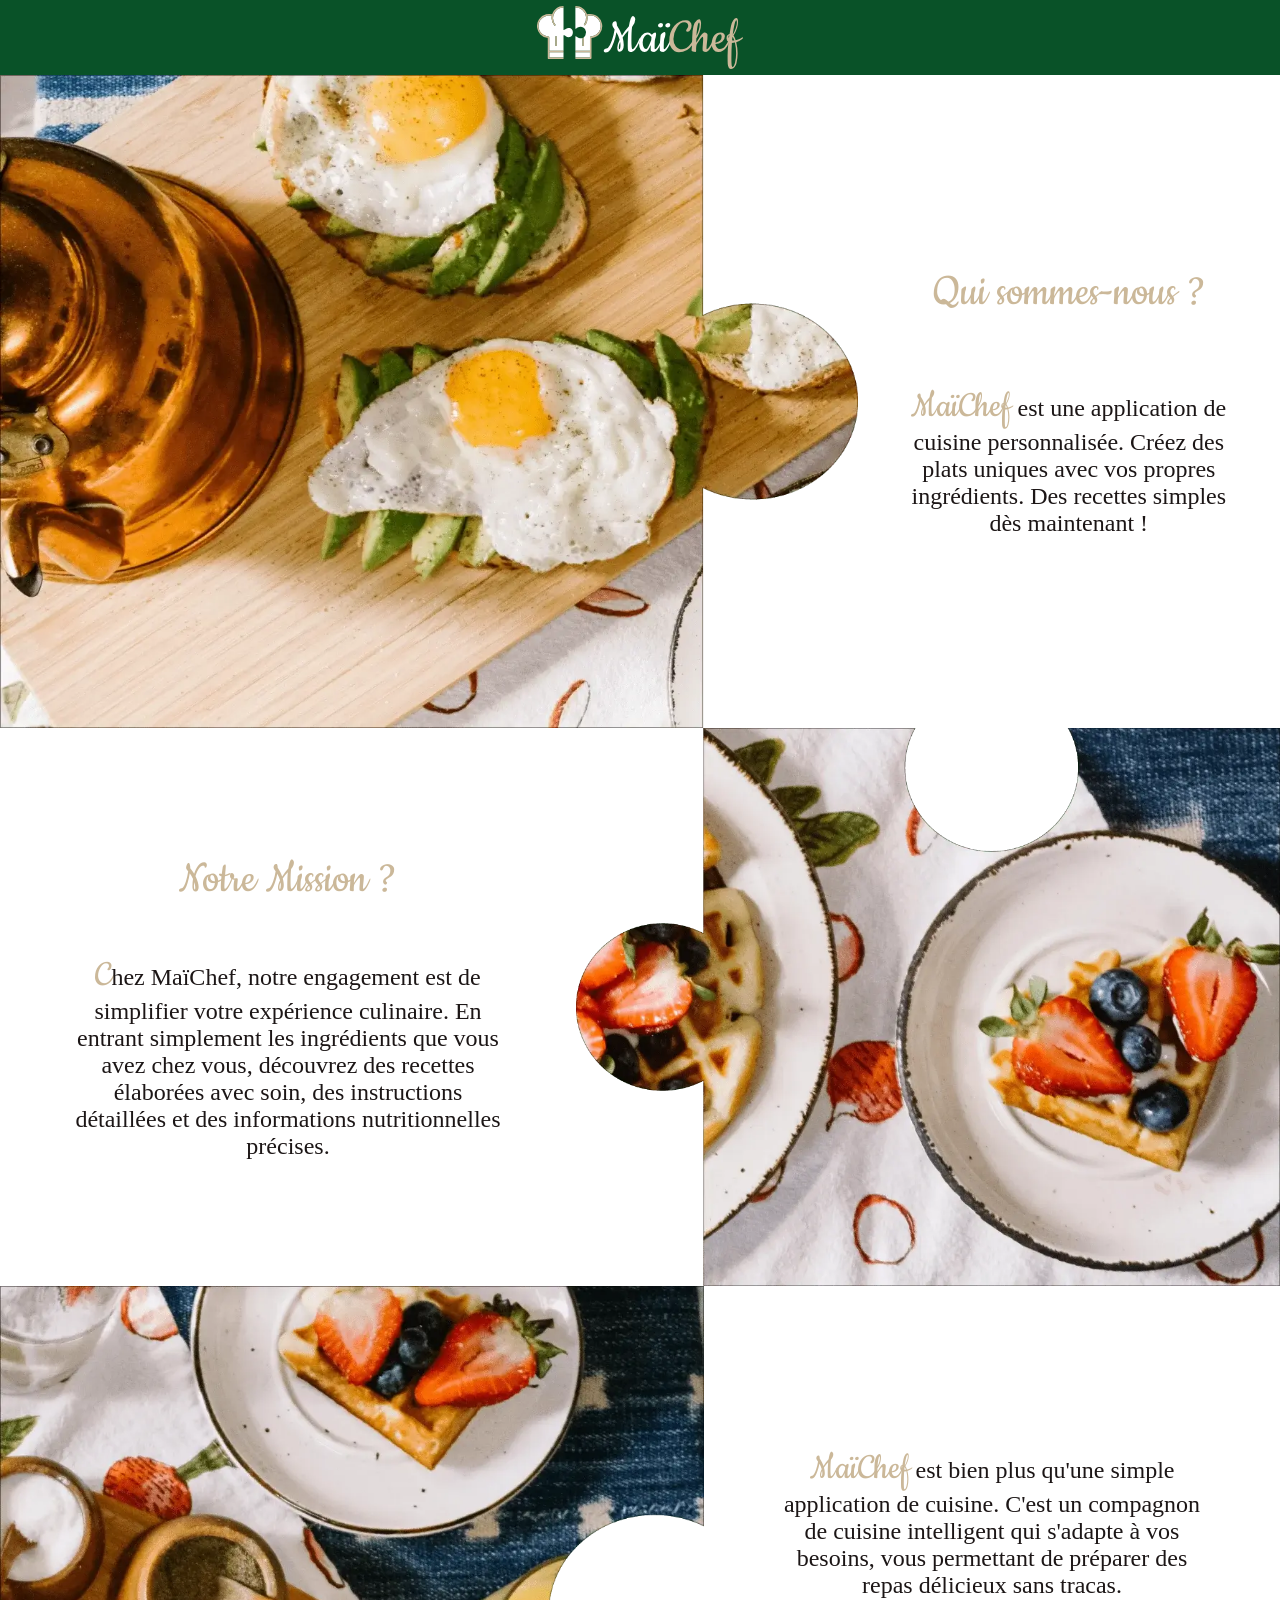
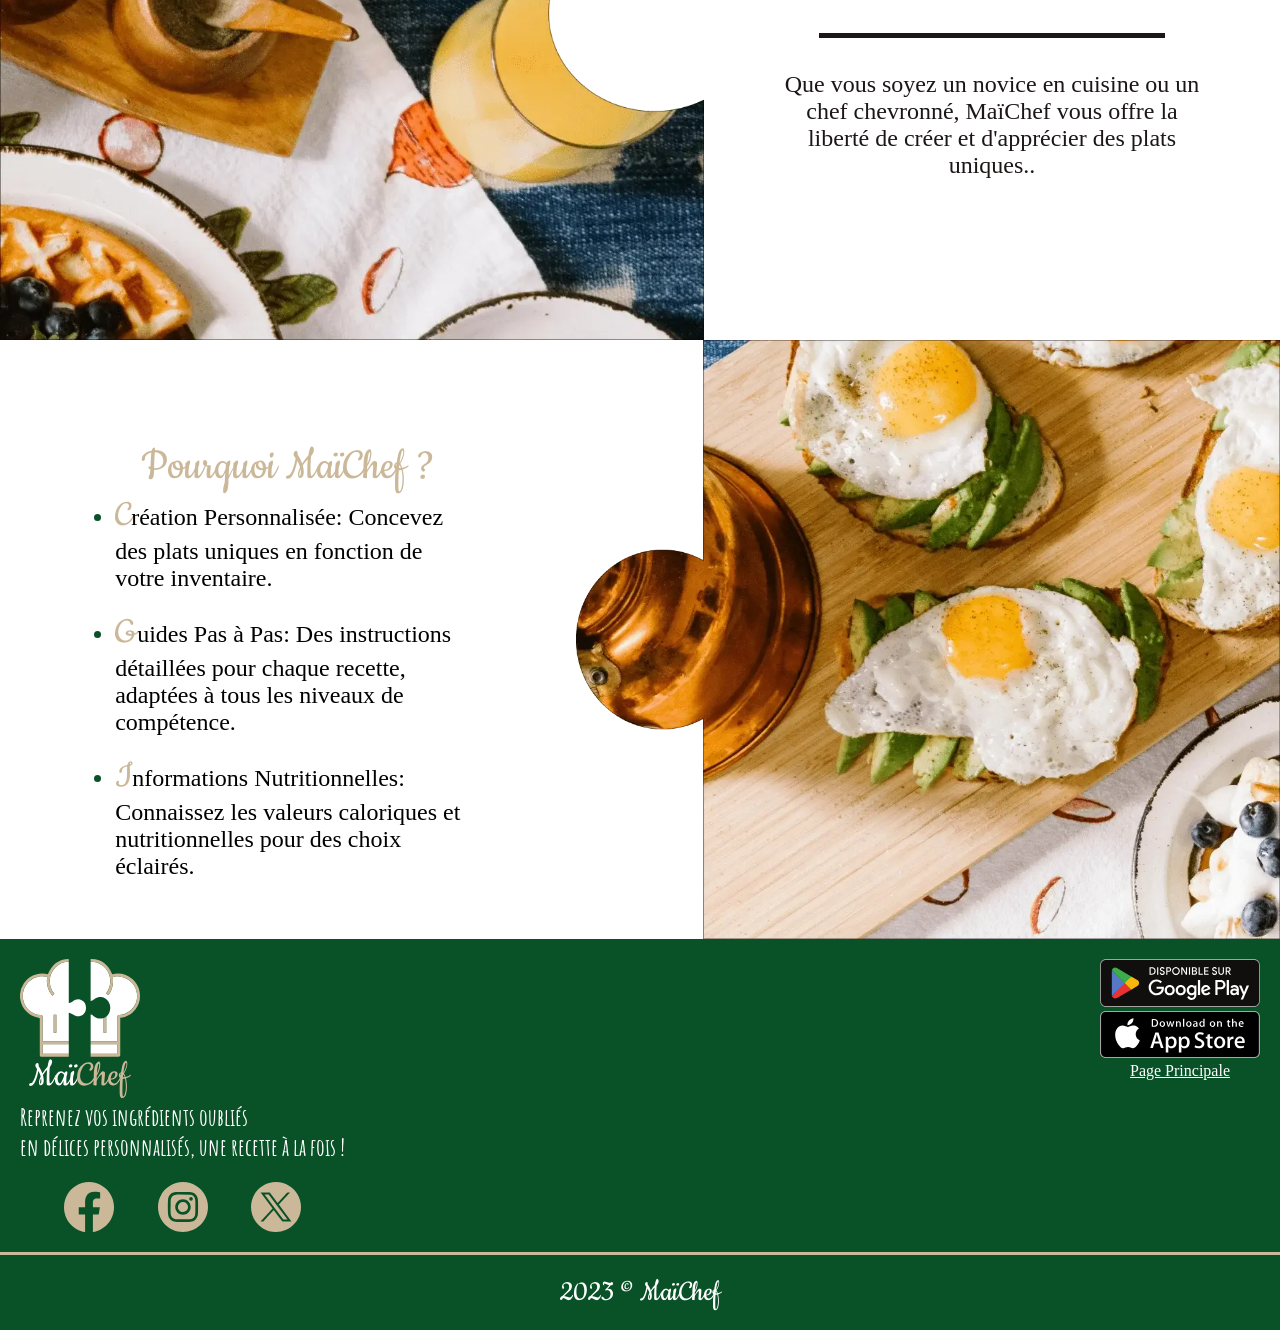
==== commit e2d9aa1a: "Add whole project" ====
--- a/index.html
+++ b/index.html
@@ -1,112 +1,112 @@
-<!DOCTYPE html>
-<html lang="fr">
-<head>
-    <meta charset="UTF-8">
-    <meta name="viewport" content="width=device-width, initial-scale=1.0">
-    <link rel="stylesheet" href="style/font.css">
-    <link rel="stylesheet" href="style/style.css">
-    <link rel="shortcut icon" href="img/favicon/favicon.ico" type="image/x-icon">
-    <title>MaïChef</title>
-</head>
-<body>
-
-<header>
-    <img src="img/logo_horizontal.svg" alt="">
-</header>
-
-<section>
-    <img src="img/piece1.webp" alt="" class="puzzle">
-    <div class="text">
-        <h2> Qui sommes-nous ? </h2>
-        <p>
-            <span>MaïChef</span> est une application de cuisine personnalisée.
-            Créez des plats uniques avec vos propres ingrédients.
-            Des recettes simples dès maintenant !
-        </p>
-    </div>
-
-    <hr/>
-    
-    <div class="text">
-        <h2> Notre Mission ? </h2>
-        <p>
-            <span>C</span>hez MaïChef, notre engagement est de simplifier votre expérience culinaire.
-            En entrant simplement les ingrédients que vous avez chez vous,
-            découvrez des recettes élaborées avec soin,
-            des instructions détaillées et des informations nutritionnelles précises.
-        </p>
-    </div>
-    <img src="img/piece2.webp" alt="" class="puzzle">
-
-    <hr/>
-
-    <img src="img/piece3.webp" alt="" class="puzzle">
-    <div class="text">
-        <p>
-            <span>MaïChef</span> est bien plus qu'une simple application de cuisine.
-            C'est un compagnon de cuisine intelligent qui s'adapte à vos besoins,
-            vous permettant de préparer des repas délicieux sans tracas.
-        </p>
-        <hr/>
-        <p>
-            Que vous soyez un novice en cuisine ou un chef chevronné,
-            MaïChef vous offre la liberté de créer et d'apprécier des plats uniques..
-        </p>
-    </div>
-
-    <hr/>
-
-    <div class="text">
-        <h2> Pourquoi MaïChef ? </h2>
-        <ul>
-            <li>
-                <span>C</span>réation Personnalisée: Concevez des plats uniques en fonction de votre inventaire.
-            </li>
-
-            <br/>
-
-            <li>
-                <span>G</span>uides Pas à Pas: Des instructions détaillées pour chaque recette, adaptées à tous les niveaux de compétence.
-            </li>
-
-            <br/>
-
-            <li>
-                <span>I</span>nformations Nutritionnelles: Connaissez les valeurs caloriques et nutritionnelles pour des choix éclairés.
-            </li>
-        </ul>
-    </div>
-    <img src="img/piece4.webp" alt="" class="puzzle">
-</section>
-
-<footer>
-    <article>
-        <div>
-            <img src="img/logo.svg" alt="" class="logoFooter">
-            <p>Reprenez vos ingrédients oubliés<br/>en délices personnalisés, une recette à la fois !</p>
-            <div id="socialNet">
-                <!-- Facebook -->
-                <svg xmlns="http://www.w3.org/2000/svg" viewBox="0 0 500 500"><defs><style>.cls-1{fill:#cbb899;}</style></defs><g id="Calque_2" data-name="Calque 2"><g id="Calque_1-2" data-name="Calque 1"><path class="cls-1" d="M250,0C111.94,0,0,112.61,0,251.51,0,377,91.41,481.06,211,500V324.23H147.44V251.51H211V196.1c0-63.09,37.32-97.88,94.41-97.88,27.35,0,56,4.91,56,4.91V165h-31.6c-31,0-40.71,19.42-40.71,39.32v47.16h69.29l-11.08,72.72H289.05V500c119.54-18.84,211-122.9,211-248.44C500,112.61,388.06,0,250,0Z"/></g></g></svg>
-                <!-- Instagram -->
-                <svg xmlns="http://www.w3.org/2000/svg" viewBox="0 0 553.66 553.22"><defs><style>.cls-1{fill:#cbb899;}</style></defs><g id="Calque_2" data-name="Calque 2"><g id="Calque_1-2" data-name="Calque 1"><path class="cls-1" d="M553.66,276.69c0,152.84-124,276.56-277.12,276.53S-.1,429.34,0,276.19C.1,123.32,124.32-.08,278,0,429.7.08,553.64,124.5,553.66,276.69Zm-445.12-.59h.52c0,9-.31,18,.06,26.94.87,21.08.32,42.4,3.49,63.15,5.52,36.16,26.56,60.84,62.11,71.22a145.14,145.14,0,0,0,37.34,5.38c38.43.77,76.88.64,115.32.48a314.31,314.31,0,0,0,34.82-2.18c38.7-4.5,67.28-29.81,76.93-67.5,4.21-16.44,4.39-33.27,4.55-50q.42-44.67,0-89.33c-.13-13.62-.65-27.28-2-40.83-4-41.34-30.65-71.87-71.17-80.06-15.18-3.08-31-3.77-46.61-3.81-41.92-.11-83.86,0-125.74,1.43-25.81.92-48.47,11-65.75,31.12-14.73,17.19-20.94,37.68-22,59.71C109.24,226.53,109.13,251.33,108.54,276.1Z"/><path class="cls-1" d="M140.1,276.15c0-23.45-.26-46.9.1-70.33.21-13.44,3-26.5,10.36-38,11.28-17.77,28.61-25.21,48.72-27.05,11.09-1,22.26-1.61,33.39-1.59q56.15.1,112.3.89a95.53,95.53,0,0,1,17.81,2.06c28.38,5.77,46,24.71,49,53.56A426,426,0,0,1,413.81,239c0,35.25-.43,70.51-.9,105.76-.17,12.92-2.37,25.57-8.65,37C393,402.31,374.2,411.36,351.94,412c-40.73,1.24-81.49,1.25-122.24,1.36a258,258,0,0,1-35.81-2.21c-30.29-4.16-49.28-23.55-52.6-53.81-1.55-14.17-1.76-28.52-2.14-42.8-.34-12.8-.07-25.62-.07-38.42Zm222.31.45c.06-47.82-38.28-86-86.34-86.05-47.11,0-85.6,38.59-85.57,85.86,0,47.08,38.4,85.78,85.13,85.86C323.79,362.36,362.35,324.28,362.41,276.6Zm-16.65-89.2a20,20,0,1,0,19.66-20.24A20,20,0,0,0,345.76,187.4Z"/><path class="cls-1" d="M332.41,276.33a55.85,55.85,0,0,1-55.76,56c-31,.06-56.43-25.28-56.23-56.12a56,56,0,0,1,112,.14Z"/></g></g></svg>
-                <!-- X -->
-                <svg xmlns="http://www.w3.org/2000/svg" viewBox="0 0 500 500"><defs><style>.cls-1{fill:#cbb899;}</style></defs><g id="Calque_2" data-name="Calque 2"><g id="Calque_1-2" data-name="Calque 1"><path class="cls-1" d="M250.13,0C388.4.07,500.17,112.25,500,250.78,499.83,388.36,387.48,500.19,249.62,500S-.11,387.76,0,250C.11,111.82,112-.07,250.13,0ZM96.07,105.28,215.48,264.92,95.27,394.81c8.26,0,15.1-.19,21.91.08a9.94,9.94,0,0,0,8.49-3.6q48.69-52.86,97.56-105.57c1.34-1.46,2.05-3.51,3.37-5.83,3.3,4.34,5.08,6.64,6.83,9q38.22,51.13,76.38,102.3c1.94,2.61,3.87,3.75,7.22,3.74,27.43-.15,54.87-.08,82.31-.1,1.43,0,2.85-.22,5.07-.41L278.55,226.08,390.36,105.26c-8.6,0-15.66-.29-22.67.15a12,12,0,0,0-7.41,3.28c-17.84,19-35.44,38.12-53.12,57.22-13.45,14.54-26.92,29.06-40.66,43.91-1.48-1.91-2.76-3.5-4-5.14q-35.77-47.81-71.6-95.55c-1.27-1.7-3.61-3.67-5.47-3.69C156.13,105.21,126.8,105.28,96.07,105.28Z"/><path class="cls-1" d="M364.83,374.9c-14.19,0-27.09.14-40-.17-1.71,0-3.77-2.08-5-3.71Q256.6,286.68,193.49,202.23,166.4,166,139.31,129.82c-.91-1.21-1.71-2.49-2.93-4.29,1.8-.19,3.06-.43,4.32-.44,10.87,0,21.74.12,32.61-.1,3.47-.07,5.59,1.06,7.67,3.85q63.79,85.54,127.77,171l50.79,67.85C361.07,369.7,362.55,371.78,364.83,374.9Z"/></g></g></svg>
-            </div>
-        </div>
-
-        <div id="storeBtn">
-            <img src="img/google-play.svg" alt="">
-            <img src="img/apple-store.svg" alt="">
-            <a href="index.html" class="link">Page Principale</a>
-        </div>
-    </article>
-
-    <hr/>
-    
-    <article>
-        <h3>2023 © MaïChef</h3>
-    </article>
-</footer>
-
-</body>
+<!DOCTYPE html>
+<html lang="fr">
+<head>
+    <meta charset="UTF-8">
+    <meta name="viewport" content="width=device-width, initial-scale=1.0">
+    <link rel="stylesheet" href="style/font.css">
+    <link rel="stylesheet" href="style/style.css">
+    <link rel="shortcut icon" href="img/favicon/favicon.ico" type="image/x-icon">
+    <title>MaïChef</title>
+</head>
+<body>
+
+<header>
+    <img src="img/logo_horizontal.svg" alt="">
+</header>
+
+<section>
+    <img src="img/piece1.webp" alt="" class="puzzle">
+    <div class="text">
+        <h2> Qui sommes-nous ? </h2>
+        <p>
+            <span>MaïChef</span> est une application de cuisine personnalisée.
+            Créez des plats uniques avec vos propres ingrédients.
+            Des recettes simples dès maintenant !
+        </p>
+    </div>
+
+    <hr/>
+    
+    <div class="text">
+        <h2> Notre Mission ? </h2>
+        <p>
+            <span>C</span>hez MaïChef, notre engagement est de simplifier votre expérience culinaire.
+            En entrant simplement les ingrédients que vous avez chez vous,
+            découvrez des recettes élaborées avec soin,
+            des instructions détaillées et des informations nutritionnelles précises.
+        </p>
+    </div>
+    <img src="img/piece2.webp" alt="" class="puzzle">
+
+    <hr/>
+
+    <img src="img/piece3.webp" alt="" class="puzzle">
+    <div class="text">
+        <p>
+            <span>MaïChef</span> est bien plus qu'une simple application de cuisine.
+            C'est un compagnon de cuisine intelligent qui s'adapte à vos besoins,
+            vous permettant de préparer des repas délicieux sans tracas.
+        </p>
+        <hr/>
+        <p>
+            Que vous soyez un novice en cuisine ou un chef chevronné,
+            MaïChef vous offre la liberté de créer et d'apprécier des plats uniques..
+        </p>
+    </div>
+
+    <hr/>
+
+    <div class="text">
+        <h2> Pourquoi MaïChef ? </h2>
+        <ul>
+            <li>
+                <span>C</span>réation Personnalisée: Concevez des plats uniques en fonction de votre inventaire.
+            </li>
+
+            <br/>
+
+            <li>
+                <span>G</span>uides Pas à Pas: Des instructions détaillées pour chaque recette, adaptées à tous les niveaux de compétence.
+            </li>
+
+            <br/>
+
+            <li>
+                <span>I</span>nformations Nutritionnelles: Connaissez les valeurs caloriques et nutritionnelles pour des choix éclairés.
+            </li>
+        </ul>
+    </div>
+    <img src="img/piece4.webp" alt="" class="puzzle">
+</section>
+
+<footer>
+    <article>
+        <div>
+            <img src="img/logo.svg" alt="" class="logoFooter">
+            <p>Reprenez vos ingrédients oubliés<br/>en délices personnalisés, une recette à la fois !</p>
+            <div id="socialNet">
+                <!-- Facebook -->
+                <svg xmlns="http://www.w3.org/2000/svg" viewBox="0 0 500 500"><defs><style>.cls-1{fill:#cbb899;}</style></defs><g id="Calque_2" data-name="Calque 2"><g id="Calque_1-2" data-name="Calque 1"><path class="cls-1" d="M250,0C111.94,0,0,112.61,0,251.51,0,377,91.41,481.06,211,500V324.23H147.44V251.51H211V196.1c0-63.09,37.32-97.88,94.41-97.88,27.35,0,56,4.91,56,4.91V165h-31.6c-31,0-40.71,19.42-40.71,39.32v47.16h69.29l-11.08,72.72H289.05V500c119.54-18.84,211-122.9,211-248.44C500,112.61,388.06,0,250,0Z"/></g></g></svg>
+                <!-- Instagram -->
+                <svg xmlns="http://www.w3.org/2000/svg" viewBox="0 0 553.66 553.22"><defs><style>.cls-1{fill:#cbb899;}</style></defs><g id="Calque_2" data-name="Calque 2"><g id="Calque_1-2" data-name="Calque 1"><path class="cls-1" d="M553.66,276.69c0,152.84-124,276.56-277.12,276.53S-.1,429.34,0,276.19C.1,123.32,124.32-.08,278,0,429.7.08,553.64,124.5,553.66,276.69Zm-445.12-.59h.52c0,9-.31,18,.06,26.94.87,21.08.32,42.4,3.49,63.15,5.52,36.16,26.56,60.84,62.11,71.22a145.14,145.14,0,0,0,37.34,5.38c38.43.77,76.88.64,115.32.48a314.31,314.31,0,0,0,34.82-2.18c38.7-4.5,67.28-29.81,76.93-67.5,4.21-16.44,4.39-33.27,4.55-50q.42-44.67,0-89.33c-.13-13.62-.65-27.28-2-40.83-4-41.34-30.65-71.87-71.17-80.06-15.18-3.08-31-3.77-46.61-3.81-41.92-.11-83.86,0-125.74,1.43-25.81.92-48.47,11-65.75,31.12-14.73,17.19-20.94,37.68-22,59.71C109.24,226.53,109.13,251.33,108.54,276.1Z"/><path class="cls-1" d="M140.1,276.15c0-23.45-.26-46.9.1-70.33.21-13.44,3-26.5,10.36-38,11.28-17.77,28.61-25.21,48.72-27.05,11.09-1,22.26-1.61,33.39-1.59q56.15.1,112.3.89a95.53,95.53,0,0,1,17.81,2.06c28.38,5.77,46,24.71,49,53.56A426,426,0,0,1,413.81,239c0,35.25-.43,70.51-.9,105.76-.17,12.92-2.37,25.57-8.65,37C393,402.31,374.2,411.36,351.94,412c-40.73,1.24-81.49,1.25-122.24,1.36a258,258,0,0,1-35.81-2.21c-30.29-4.16-49.28-23.55-52.6-53.81-1.55-14.17-1.76-28.52-2.14-42.8-.34-12.8-.07-25.62-.07-38.42Zm222.31.45c.06-47.82-38.28-86-86.34-86.05-47.11,0-85.6,38.59-85.57,85.86,0,47.08,38.4,85.78,85.13,85.86C323.79,362.36,362.35,324.28,362.41,276.6Zm-16.65-89.2a20,20,0,1,0,19.66-20.24A20,20,0,0,0,345.76,187.4Z"/><path class="cls-1" d="M332.41,276.33a55.85,55.85,0,0,1-55.76,56c-31,.06-56.43-25.28-56.23-56.12a56,56,0,0,1,112,.14Z"/></g></g></svg>
+                <!-- X -->
+                <svg xmlns="http://www.w3.org/2000/svg" viewBox="0 0 500 500"><defs><style>.cls-1{fill:#cbb899;}</style></defs><g id="Calque_2" data-name="Calque 2"><g id="Calque_1-2" data-name="Calque 1"><path class="cls-1" d="M250.13,0C388.4.07,500.17,112.25,500,250.78,499.83,388.36,387.48,500.19,249.62,500S-.11,387.76,0,250C.11,111.82,112-.07,250.13,0ZM96.07,105.28,215.48,264.92,95.27,394.81c8.26,0,15.1-.19,21.91.08a9.94,9.94,0,0,0,8.49-3.6q48.69-52.86,97.56-105.57c1.34-1.46,2.05-3.51,3.37-5.83,3.3,4.34,5.08,6.64,6.83,9q38.22,51.13,76.38,102.3c1.94,2.61,3.87,3.75,7.22,3.74,27.43-.15,54.87-.08,82.31-.1,1.43,0,2.85-.22,5.07-.41L278.55,226.08,390.36,105.26c-8.6,0-15.66-.29-22.67.15a12,12,0,0,0-7.41,3.28c-17.84,19-35.44,38.12-53.12,57.22-13.45,14.54-26.92,29.06-40.66,43.91-1.48-1.91-2.76-3.5-4-5.14q-35.77-47.81-71.6-95.55c-1.27-1.7-3.61-3.67-5.47-3.69C156.13,105.21,126.8,105.28,96.07,105.28Z"/><path class="cls-1" d="M364.83,374.9c-14.19,0-27.09.14-40-.17-1.71,0-3.77-2.08-5-3.71Q256.6,286.68,193.49,202.23,166.4,166,139.31,129.82c-.91-1.21-1.71-2.49-2.93-4.29,1.8-.19,3.06-.43,4.32-.44,10.87,0,21.74.12,32.61-.1,3.47-.07,5.59,1.06,7.67,3.85q63.79,85.54,127.77,171l50.79,67.85C361.07,369.7,362.55,371.78,364.83,374.9Z"/></g></g></svg>
+            </div>
+        </div>
+
+        <div id="storeBtn">
+            <img src="img/google-play.svg" alt="">
+            <img src="img/apple-store.svg" alt="">
+            <a href="index.html" class="link">Page Principale</a>
+        </div>
+    </article>
+
+    <hr/>
+    
+    <article>
+        <h3>2023 © MaïChef</h3>
+    </article>
+</footer>
+
+</body>
 </html>
--- a/style/font.css
+++ b/style/font.css
@@ -1,16 +1,16 @@
-@font-face {
-    font-family: title;
-    src: url("../files/fonts/Cookie-Regular.ttf");
-}
-@font-face {
-    font-family: subtitleReg;
-    src: url("../files/fonts/AmaticSC-Regular.ttf");
-}
-@font-face {
-    font-family: subtitleBold;
-    src: url("../files/fonts/AmaticSC-Bold.ttf");
-}
-@font-face {
-    font-family: paragraphe;
-    src: url("../files/fonts/Roboto-Regular.ttf");
+@font-face {
+    font-family: title;
+    src: url("../files/font/Cookie-Regular.ttf");
+}
+@font-face {
+    font-family: subtitleReg;
+    src: url("../files/font/AmaticSC-Regular.ttf");
+}
+@font-face {
+    font-family: subtitleBold;
+    src: url("../files/font/AmaticSC-Bold.ttf");
+}
+@font-face {
+    font-family: paragraphe;
+    src: url("../files/font/Roboto-Regular.ttf");
 }
--- a/style/style.css
+++ b/style/style.css
@@ -1,241 +1,241 @@
-:root {
-    --vert: #095228;
-    --beige: #CBB899;
-    --blanc: #fff;
-    --nuit: #1C1616;
-    --marron: #2D2A24;
-}
-
-* {
-    padding: 0;
-    margin: 0;
-    box-sizing: border-box;
-}
-
-/* HEADER */
-
-header {
-    width: 100%;
-    height: 75px;
-    background: var(--vert);
-    display: flex;
-    justify-content: space-around;
-    align-items: center;
-}
-header a {
-    height: 100%;
-}
-header img {
-    height: 84%;
-}
-
-/* SECTION */
-.text {
-    width: 45%;
-}
-.puzzle {
-    width: 55%;
-}
-.titlepres{
-    width:100%;
-}
-.hrDescFirst{
-    display: block;
-    width: 85%;
-    height: 3px;
-    border-radius: 50%;
-    border: none;
-    background: var(--beige);
-}
-.hrDesc, .hrDescFirst{
-    margin: 20px 0;
-}
-.pres {
-    width: 100%;
-    text-align:center;
-}
-.flex {
-    display: flex;
-    justify-content: space-around;
-    flex-wrap: wrap;
-    flex-direction: row;
-}
-#un, #deux{
-    width:50%
-}
-.start {
-    align-self:flex-start;
-}
-.cg {
-    width: 45%;
-}
-.maquette.large {
-    max-width: 75%;
-}
-.maquette.etroite {
-    max-width: 75%;
-}
-.center{
-    text-align:center;
-}
-ul.noMarker{
-    list-style: none;
-}
-.text:first-of-type {
-    width: 33%;
-}
-.puzzle:first-of-type {
-    width: 67%;
-}
-div.text {
-    display: flex;
-    flex-direction: column;
-    justify-content: space-evenly;
-    align-items: center;
-    height: 400px;
-}
-section .text hr {
-    width: 60%;
-    height: 5px;
-    background-color: var(--nuit);
-    border: none;
-}
-section {
-    display: flex;
-    flex-wrap: wrap;
-    justify-content: center;
-    align-items: center;
-}
-section > hr:not(.hrDescFirst){
-    display: none;
-}
-section h2 {
-    font-size: 3rem;
-    font-family: title;
-    color: var(--beige);
-    font-weight: 100;
-    text-align: center;
-}
-section p {
-    font-family: paragraphe;
-    font-size: 1.5rem;
-    color: var(--nuit);
-    width: 75%;
-    text-align: center;
-}
-section span {
-    font-family: title;
-    color: var(--beige);
-    font-size: 2.5rem;
-}
-section ul {
-    width: 60%;
-}
-section li {
-    font-family: paragraphe;
-    font-size: 1.5rem;
-}
-section li::marker{
-    color: var(--vert);
-}
-
-/* FOOTER */
-footer {
-    background: var(--vert);
-    color: var(--blanc);
-}
-footer article {
-    display: flex;
-    justify-content: space-between;
-    padding: 20px;
-}
-footer article:last-of-type {
-    justify-content: center;
-}
-footer article h3 {
-    font-family: title;
-    font-size: 2rem;
-    font-weight: 100;
-    text-align: center;
-}
-footer p {
-    font-family: subtitleBold;
-    font-size: 1.5rem;
-}
-footer hr {
-    width: 100%;
-    background: var(--beige);
-    border: none;
-    height: 3px;
-}
-.logoFooter {
-    width: 120px;
-}
-#socialNet {
-    display: flex;
-    justify-content: space-evenly;
-    margin-top: 20px;
-}
-#socialNet * {
-    cursor: pointer;
-    width: 50px;
-    transition: fill 0.2s;
-}
-#socialNet > *:hover .cls-1 {
-    fill: var(--blanc);
-}
-#storeBtn {
-    text-align:center;
-    width: 160px;
-}
-#storeBtn * {
-    width: 100%;
-    cursor: pointer;
-}
-
-.link{
-    color: var(--white);
-    font-family: paragraphe;
-    text-align:center;
-}
-
-@media all and (max-width: 1200px) {
-    body p, ul li {
-        font-size: 1rem;
-    }
-    body span {
-        font-size: 1.75rem;
-    }
-    section h2 {
-        font-size: 2rem;
-    }
-}
-
-@media all and (max-width: 775px) {
-    .hrDescFirst{
-        margin: 0 0 20px 0;
-    }
-    .puzzle {
-        display: none;
-    }
-    .text, .text ul, .text:first-of-type {
-        width: 100%;
-    }
-    div.text {
-        height: 400px;
-    }
-    .text:last-of-type {
-        width: 70%;
-    }
-    section h2 {
-        font-size: 2.5rem;
-    }
-    section hr {
-        display: block !important;
-        width: 85%;
-        height: 3px;
-        border-radius: 50%;
-        border: none;
-        background: var(--beige);
-    }
+:root {
+    --vert: #095228;
+    --beige: #CBB899;
+    --blanc: #fff;
+    --nuit: #1C1616;
+    --marron: #2D2A24;
+}
+
+* {
+    padding: 0;
+    margin: 0;
+    box-sizing: border-box;
+}
+
+/* HEADER */
+
+header {
+    width: 100%;
+    height: 75px;
+    background: var(--vert);
+    display: flex;
+    justify-content: space-around;
+    align-items: center;
+}
+header a {
+    height: 100%;
+}
+header img {
+    height: 84%;
+}
+
+/* SECTION */
+.text {
+    width: 45%;
+}
+.puzzle {
+    width: 55%;
+}
+.titlepres{
+    width:100%;
+}
+.hrDescFirst{
+    display: block;
+    width: 85%;
+    height: 3px;
+    border-radius: 50%;
+    border: none;
+    background: var(--beige);
+}
+.hrDesc, .hrDescFirst{
+    margin: 20px 0;
+}
+.pres {
+    width: 100%;
+    text-align:center;
+}
+.flex {
+    display: flex;
+    justify-content: space-around;
+    flex-wrap: wrap;
+    flex-direction: row;
+}
+#un, #deux{
+    width:50%
+}
+.start {
+    align-self:flex-start;
+}
+.cg {
+    width: 45%;
+}
+.maquette.large {
+    max-width: 75%;
+}
+.maquette.etroite {
+    max-width: 75%;
+}
+.center{
+    text-align:center;
+}
+ul.noMarker{
+    list-style: none;
+}
+.text:first-of-type {
+    width: 33%;
+}
+.puzzle:first-of-type {
+    width: 67%;
+}
+div.text {
+    display: flex;
+    flex-direction: column;
+    justify-content: space-evenly;
+    align-items: center;
+    height: 400px;
+}
+section .text hr {
+    width: 60%;
+    height: 5px;
+    background-color: var(--nuit);
+    border: none;
+}
+section {
+    display: flex;
+    flex-wrap: wrap;
+    justify-content: center;
+    align-items: center;
+}
+section > hr:not(.hrDescFirst){
+    display: none;
+}
+section h2 {
+    font-size: 3rem;
+    font-family: title;
+    color: var(--beige);
+    font-weight: 100;
+    text-align: center;
+}
+section p {
+    font-family: paragraphe;
+    font-size: 1.5rem;
+    color: var(--nuit);
+    width: 75%;
+    text-align: center;
+}
+section span {
+    font-family: title;
+    color: var(--beige);
+    font-size: 2.5rem;
+}
+section ul {
+    width: 60%;
+}
+section li {
+    font-family: paragraphe;
+    font-size: 1.5rem;
+}
+section li::marker{
+    color: var(--vert);
+}
+
+/* FOOTER */
+footer {
+    background: var(--vert);
+    color: var(--blanc);
+}
+footer article {
+    display: flex;
+    justify-content: space-between;
+    padding: 20px;
+}
+footer article:last-of-type {
+    justify-content: center;
+}
+footer article h3 {
+    font-family: title;
+    font-size: 2rem;
+    font-weight: 100;
+    text-align: center;
+}
+footer p {
+    font-family: subtitleBold;
+    font-size: 1.5rem;
+}
+footer hr {
+    width: 100%;
+    background: var(--beige);
+    border: none;
+    height: 3px;
+}
+.logoFooter {
+    width: 120px;
+}
+#socialNet {
+    display: flex;
+    justify-content: space-evenly;
+    margin-top: 20px;
+}
+#socialNet * {
+    cursor: pointer;
+    width: 50px;
+    transition: fill 0.2s;
+}
+#socialNet > *:hover .cls-1 {
+    fill: var(--blanc);
+}
+#storeBtn {
+    text-align:center;
+    width: 160px;
+}
+#storeBtn * {
+    width: 100%;
+    cursor: pointer;
+}
+
+.link{
+    color: var(--white);
+    font-family: paragraphe;
+    text-align:center;
+}
+
+@media all and (max-width: 1200px) {
+    body p, ul li {
+        font-size: 1rem;
+    }
+    body span {
+        font-size: 1.75rem;
+    }
+    section h2 {
+        font-size: 2rem;
+    }
+}
+
+@media all and (max-width: 775px) {
+    .hrDescFirst{
+        margin: 0 0 20px 0;
+    }
+    .puzzle {
+        display: none;
+    }
+    .text, .text ul, .text:first-of-type {
+        width: 100%;
+    }
+    div.text {
+        height: 400px;
+    }
+    .text:last-of-type {
+        width: 70%;
+    }
+    section h2 {
+        font-size: 2.5rem;
+    }
+    section hr {
+        display: block !important;
+        width: 85%;
+        height: 3px;
+        border-radius: 50%;
+        border: none;
+        background: var(--beige);
+    }
 }
